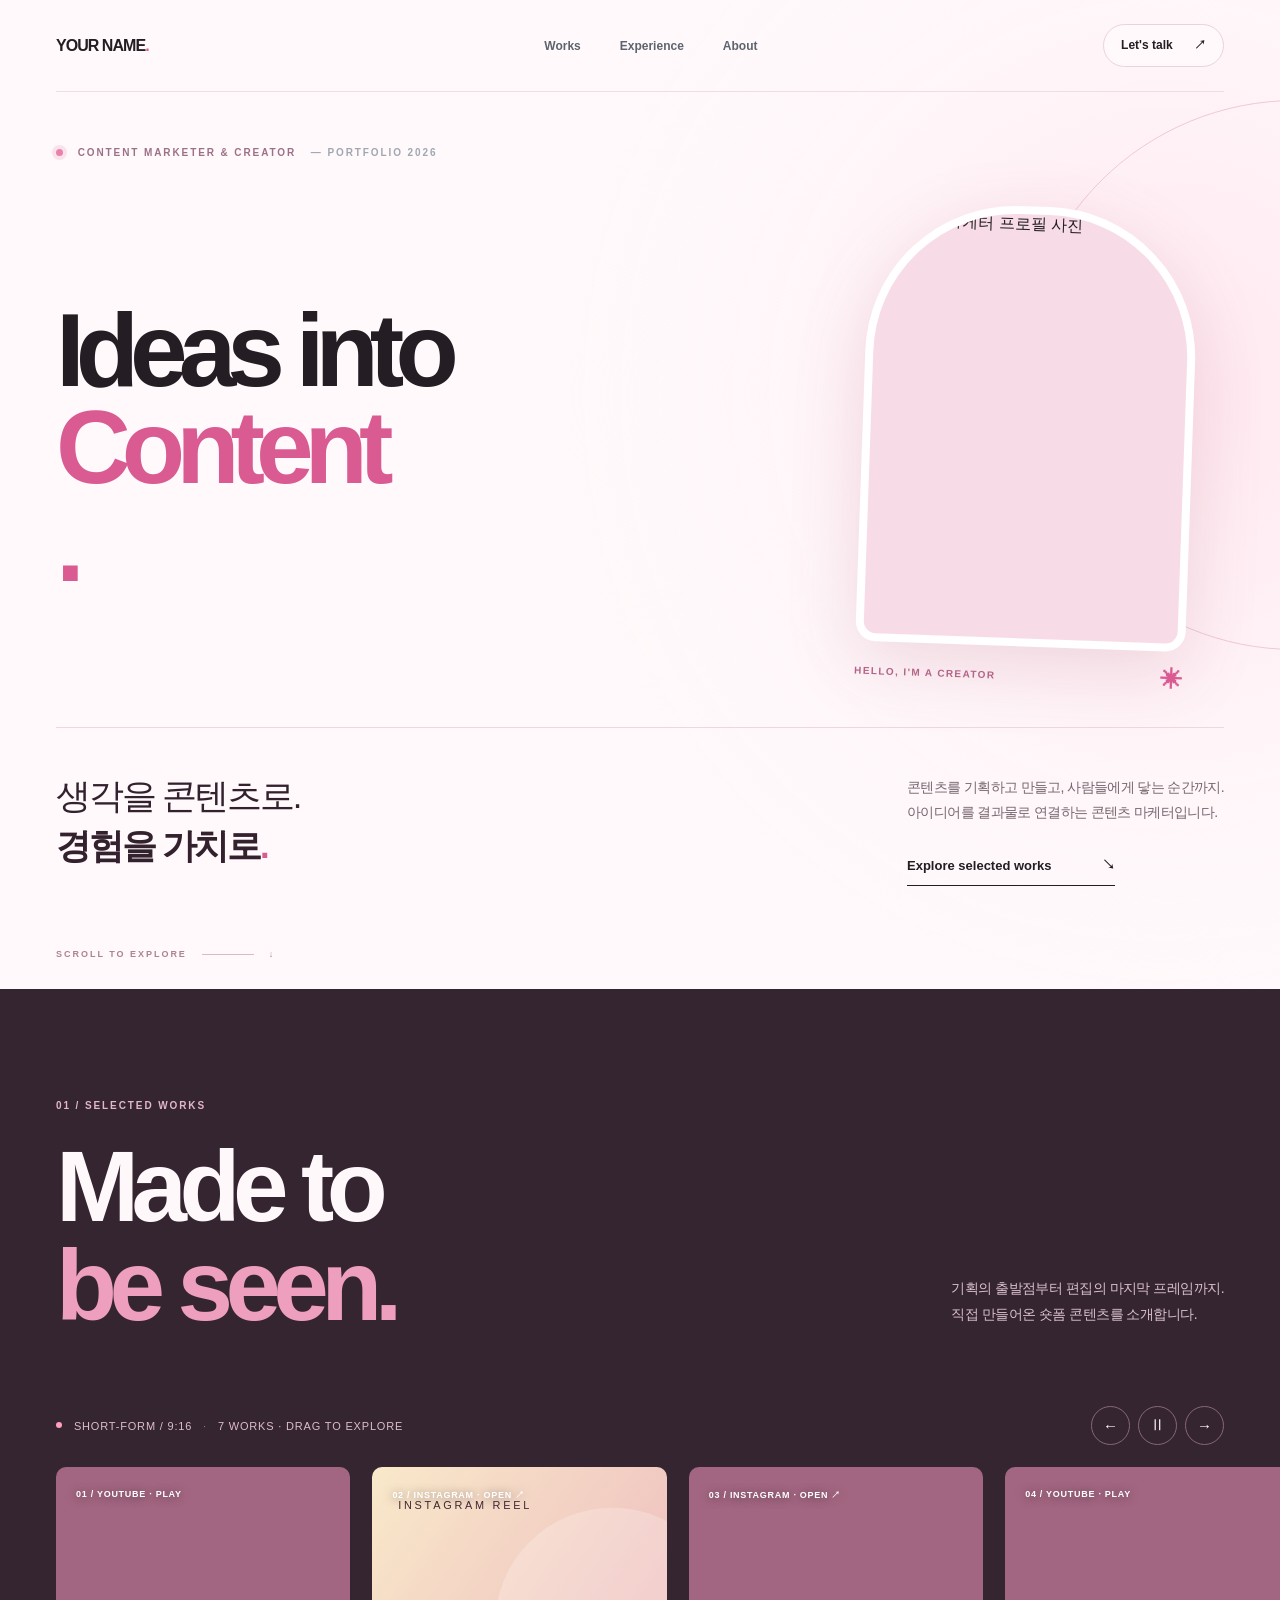
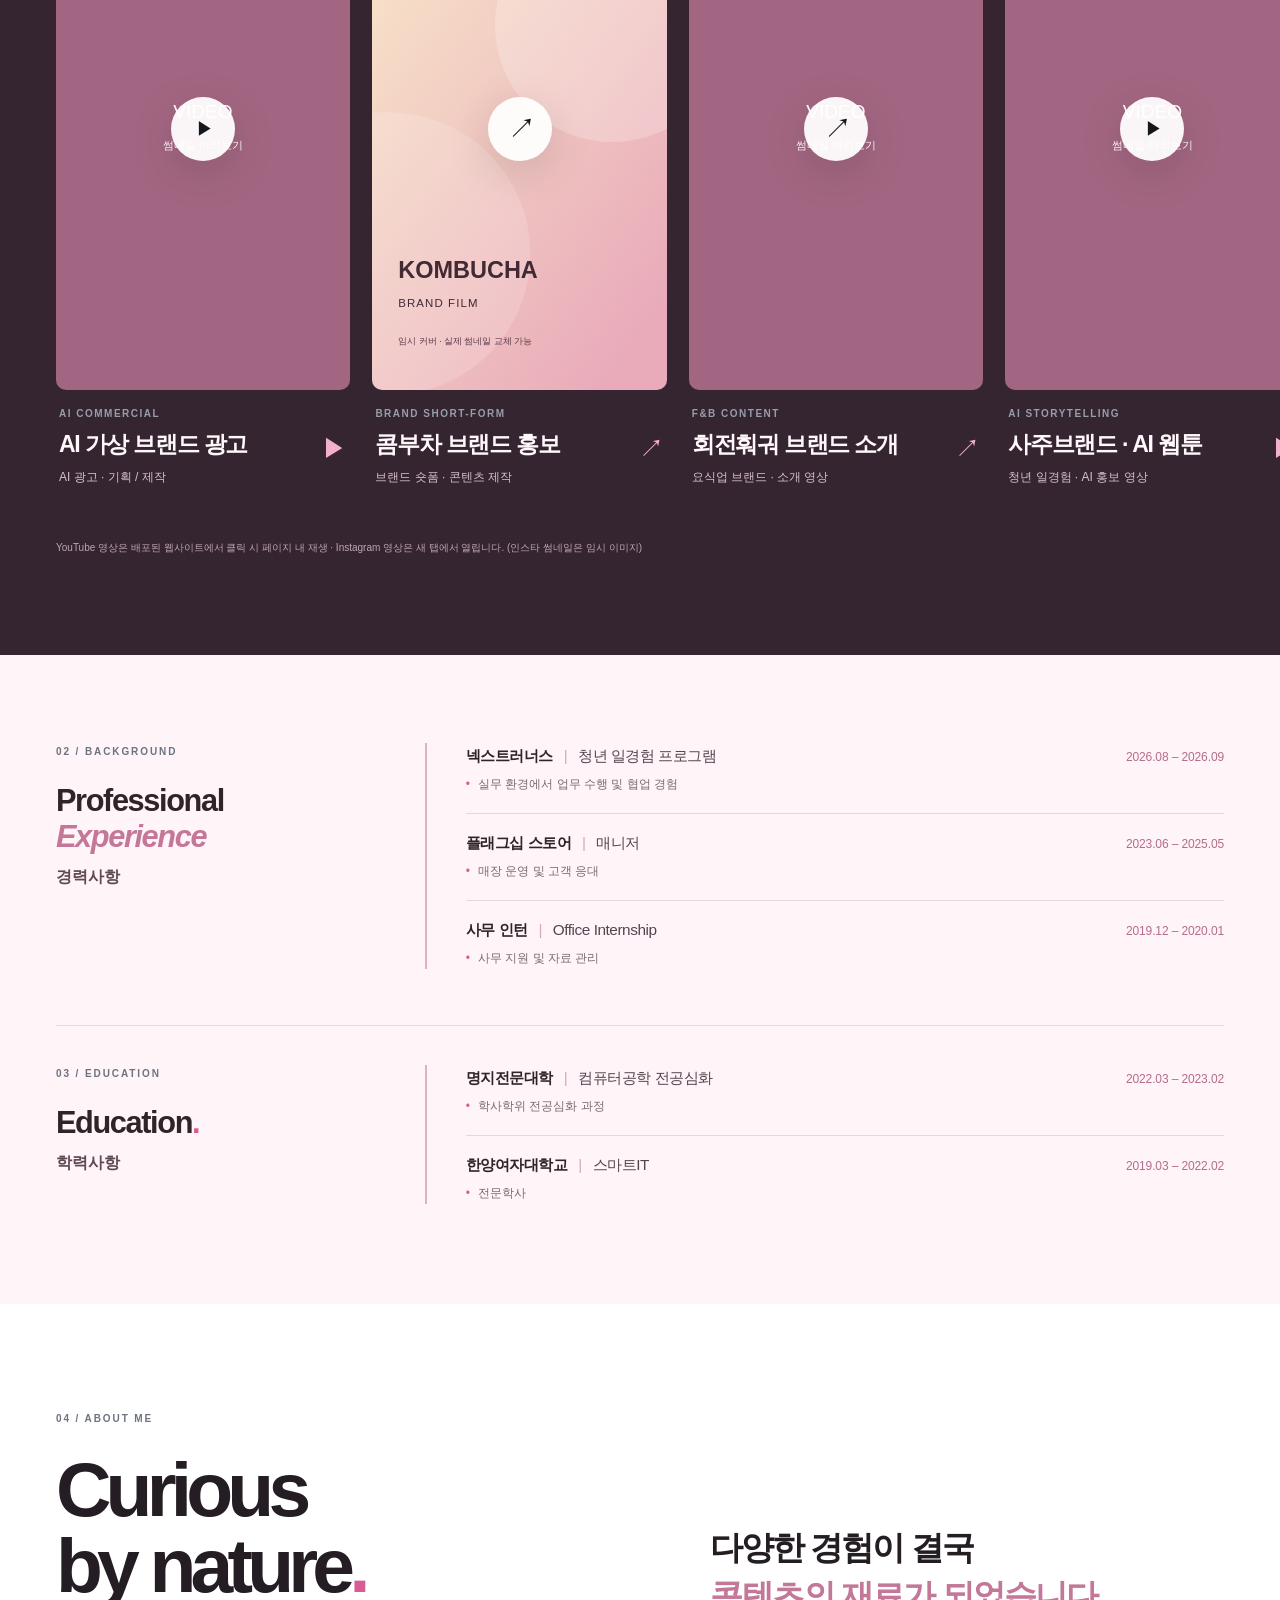
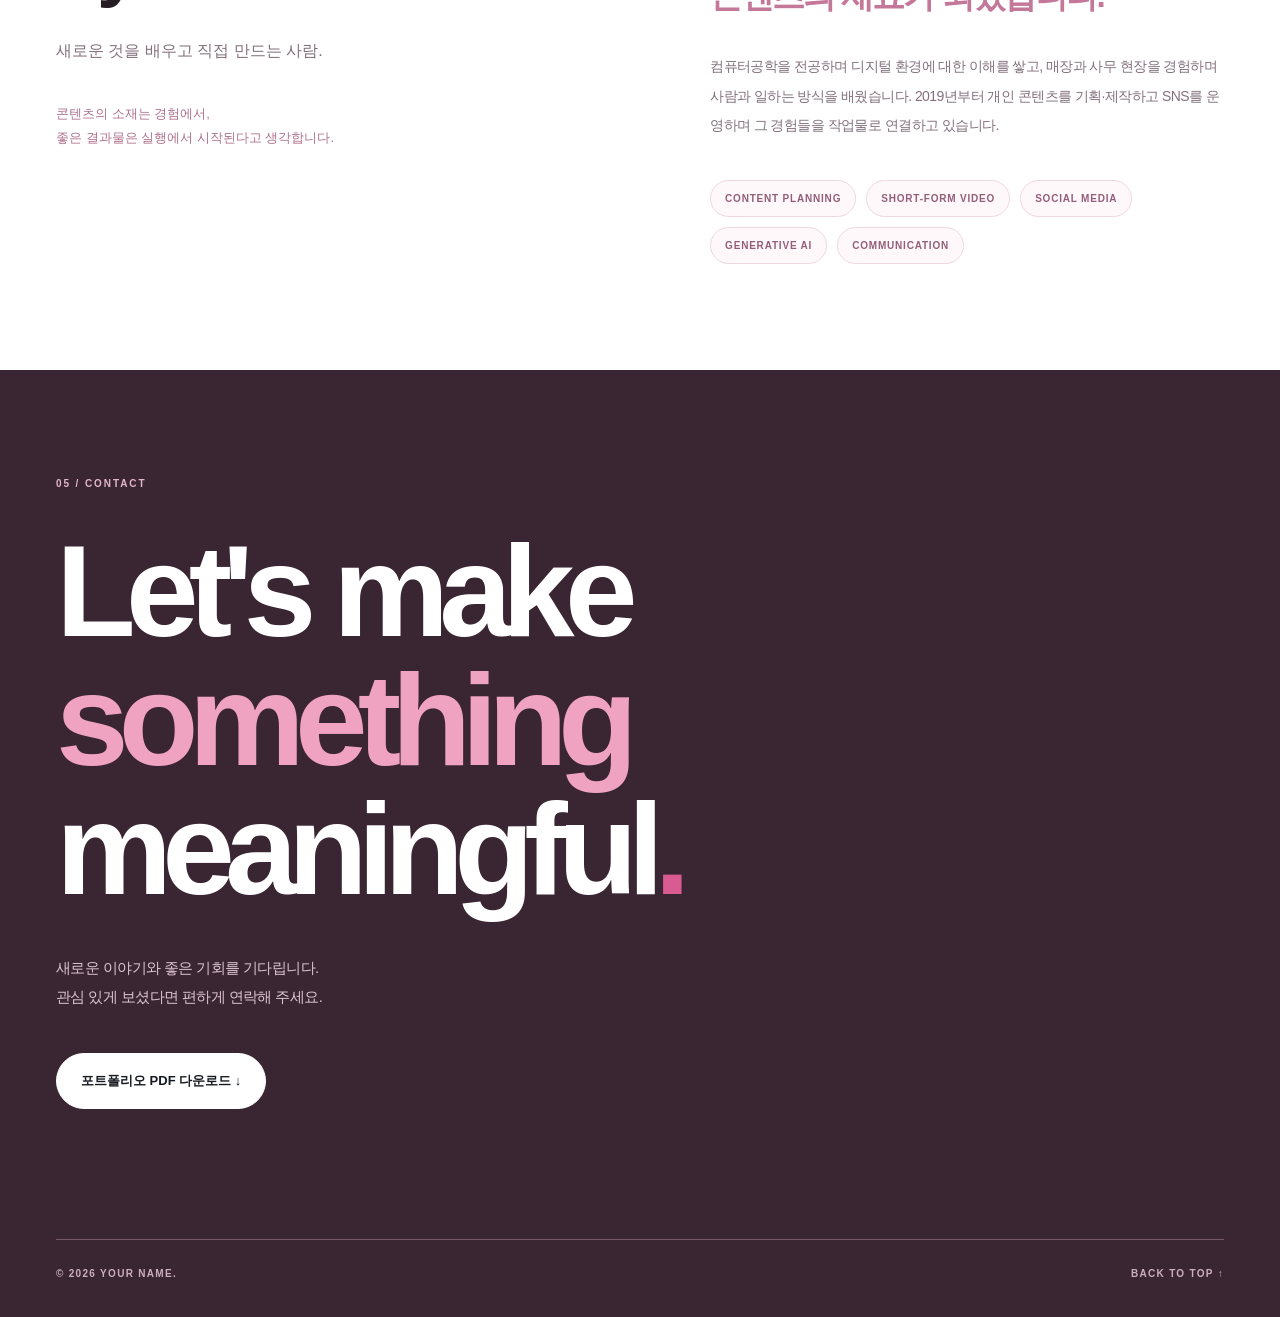
==== index.html @ caaa18c2 "Add portfolio landing page" ====
<!doctype html>
<html lang="ko">
<head>
  <meta charset="UTF-8" />
  <meta name="viewport" content="width=device-width, initial-scale=1" />
  <meta name="theme-color" content="#fff7fa" />
  <meta name="referrer" content="strict-origin-when-cross-origin" />
  <meta name="description" content="콘텐츠 마케터의 경력과 숏폼 영상 포트폴리오" />
  <title>Portfolio — Content Marketer & Creator</title>
  <link rel="stylesheet" href="styles.css" />
  <script defer src="script.js"></script>
</head>
<body>
  <a class="skip-link" href="#main">본문 바로가기</a>
  <header class="site-header" id="top">
    <nav class="nav wrap" aria-label="주 메뉴">
      <a class="brand" href="#top">YOUR NAME<span class="brand-dot">.</span></a>
      <div class="nav-links">
        <a href="#works">Works</a>
        <a href="#experience">Experience</a>
        <a href="#about">About</a>
      </div>
      <a class="nav-contact" href="#contact">Let's talk <span aria-hidden="true">↗</span></a>
    </nav>
  </header>

  <main id="main">
    <section class="hero section" aria-labelledby="hero-title">
      <div class="wrap hero-inner">
        <p class="eyebrow"><span class="live-dot"></span> CONTENT MARKETER & CREATOR <span class="eyebrow-no">— PORTFOLIO 2026</span></p>
        <div class="hero-heading">
          <h1 id="hero-title"><span>Ideas into</span><span class="outline-word">Content<span class="period">.</span></span></h1>
          <div class="hero-portrait-block"><div class="hero-portrait"><img src="https://avatars.githubusercontent.com/u/73779801?v=4" alt="콘텐츠 마케터 프로필 사진" referrerpolicy="no-referrer" fetchpriority="high" /></div><div class="hero-portrait-label"><span>HELLO, I'M A CREATOR</span><span class="portrait-spark" aria-hidden="true">✳</span></div></div>
        </div>
        <div class="hero-bottom">
          <p class="hero-korean">생각을 콘텐츠로.<br /><strong>경험을 가치로<span class="period">.</span></strong></p>
          <div class="hero-intro"><p>콘텐츠를 기획하고 만들고, 사람들에게 닿는 순간까지.</p><p>아이디어를 결과물로 연결하는 콘텐츠 마케터입니다.</p><a class="text-link" href="#works">Explore selected works <span aria-hidden="true">↘</span></a></div>
        </div>
        <div class="hero-footnote"><span>SCROLL TO EXPLORE</span><span class="hairline"></span><span>↓</span></div>
      </div>
      <div class="hero-orbit" aria-hidden="true"></div>
    </section>

    <section class="works section" id="works" aria-labelledby="works-title">
      <div class="wrap">
        <div class="section-heading works-heading reveal"><div><p class="eyebrow eyebrow-light">01 / SELECTED WORKS</p><h2 id="works-title">Made to<br /><em>be seen.</em></h2></div><p class="heading-note">기획의 출발점부터 편집의 마지막 프레임까지.<br />직접 만들어온 숏폼 콘텐츠를 소개합니다.</p></div>
        <div class="gallery-toolbar reveal">
          <p class="gallery-kicker"><span class="moving-dot"></span> SHORT-FORM / 9:16 <span class="gallery-separator">·</span> 7 WORKS · DRAG TO EXPLORE</p>
          <div class="gallery-controls" aria-label="영상 갤러리 제어">
            <button type="button" class="gallery-control" id="gallery-prev" aria-label="이전 영상">←</button>
            <button type="button" class="gallery-control" id="gallery-toggle" aria-label="영상 갤러리 자동 이동 일시정지" aria-pressed="false">Ⅱ</button>
            <button type="button" class="gallery-control" id="gallery-next" aria-label="다음 영상">→</button>
          </div>
        </div>
        <div class="gallery-viewport reveal" id="gallery-viewport" aria-label="숏폼 영상 슬라이딩 갤러리" tabindex="0">
          <div class="gallery-track" id="gallery-track">
            <article class="gallery-item" data-project="ai-ad">
              <button class="video-trigger" type="button" aria-label="AI 가상 브랜드 광고 랜딩페이지에서 재생" data-video="ai-ad"><img src="https://i.ytimg.com/vi/kRm6HHq3u9g/hqdefault.jpg" alt="AI 가상 브랜드 광고 영상 썸네일" loading="lazy" referrerpolicy="no-referrer" onerror="this.src='assets/video-fallback.svg'" /><span class="play-button" aria-hidden="true">▶</span><span class="frame-counter">01 / YOUTUBE · PLAY</span></button>
              <div class="work-info"><div><p class="micro">AI COMMERCIAL</p><h3>AI 가상 브랜드 광고</h3><p class="work-description">AI 광고 · 기획 / 제작</p></div><span class="work-arrow" aria-hidden="true">▶</span></div>
            </article>
            <article class="gallery-item" data-project="kombucha">
              <a class="video-trigger video-external" aria-label="콤부차 브랜드 홍보 인스타그램에서 보기 (새 탭)" href="https://www.instagram.com/reel/DHLU-K0y3GY/" target="_blank" rel="noopener noreferrer"><img src="assets/kombucha-cover.svg" alt="콤부차 브랜드 홍보 영상 썸네일" loading="lazy" referrerpolicy="no-referrer" onerror="this.src='assets/video-fallback.svg'" /><span class="play-button external-play" aria-hidden="true">↗</span><span class="frame-counter">02 / INSTAGRAM · OPEN ↗</span></a>
              <div class="work-info"><div><p class="micro">BRAND SHORT-FORM</p><h3>콤부차 브랜드 홍보</h3><p class="work-description">브랜드 숏폼 · 콘텐츠 제작</p></div><span class="work-arrow" aria-hidden="true">↗</span></div>
            </article>
            <article class="gallery-item" data-project="hotpot">
              <a class="video-trigger video-external" aria-label="회전훠궈 브랜드 소개 인스타그램에서 보기 (새 탭)" href="https://www.instagram.com/reel/DPvebiUD1St/" target="_blank" rel="noopener noreferrer"><img src="assets/hotpot-cover.svg" alt="회전훠궈 브랜드 소개 영상 썸네일" loading="lazy" referrerpolicy="no-referrer" onerror="this.src='assets/video-fallback.svg'" /><span class="play-button external-play" aria-hidden="true">↗</span><span class="frame-counter">03 / INSTAGRAM · OPEN ↗</span></a>
              <div class="work-info"><div><p class="micro">F&B CONTENT</p><h3>회전훠궈 브랜드 소개</h3><p class="work-description">요식업 브랜드 · 소개 영상</p></div><span class="work-arrow" aria-hidden="true">↗</span></div>
            </article>
            <article class="gallery-item" data-project="webtoon">
              <button class="video-trigger" type="button" aria-label="사주브랜드 · AI 웹툰 랜딩페이지에서 재생" data-video="webtoon"><img src="https://i.ytimg.com/vi/VNQrutF2Oa8/hqdefault.jpg" alt="사주브랜드 · AI 웹툰 영상 썸네일" loading="lazy" referrerpolicy="no-referrer" onerror="this.src='assets/video-fallback.svg'" /><span class="play-button" aria-hidden="true">▶</span><span class="frame-counter">04 / YOUTUBE · PLAY</span></button>
              <div class="work-info"><div><p class="micro">AI STORYTELLING</p><h3>사주브랜드 · AI 웹툰</h3><p class="work-description">청년 일경험 · AI 홍보 영상</p></div><span class="work-arrow" aria-hidden="true">▶</span></div>
            </article>
            <article class="gallery-item" data-project="lens">
              <button class="video-trigger" type="button" aria-label="렌즈 브랜드 홍보 랜딩페이지에서 재생" data-video="lens"><img src="https://i.ytimg.com/vi/xtz5k6fFPQ8/hqdefault.jpg" alt="렌즈 브랜드 홍보 영상 썸네일" loading="lazy" referrerpolicy="no-referrer" onerror="this.src='assets/video-fallback.svg'" /><span class="play-button" aria-hidden="true">▶</span><span class="frame-counter">05 / YOUTUBE · PLAY</span></button>
              <div class="work-info"><div><p class="micro">BEAUTY SHORT-FORM</p><h3>렌즈 브랜드 홍보</h3><p class="work-description">뷰티 브랜드 · 영상 제작</p></div><span class="work-arrow" aria-hidden="true">▶</span></div>
            </article>
            <article class="gallery-item" data-project="meme">
              <button class="video-trigger" type="button" aria-label="사주브랜드 · AI 짤 랜딩페이지에서 재생" data-video="meme"><img src="https://i.ytimg.com/vi/YuoN8wMBSOw/hqdefault.jpg" alt="사주브랜드 · AI 짤 영상 썸네일" loading="lazy" referrerpolicy="no-referrer" onerror="this.src='assets/video-fallback.svg'" /><span class="play-button" aria-hidden="true">▶</span><span class="frame-counter">06 / YOUTUBE · PLAY</span></button>
              <div class="work-info"><div><p class="micro">AI MEME CONTENT</p><h3>사주브랜드 · AI 짤</h3><p class="work-description">청년 일경험 · AI 홍보 영상</p></div><span class="work-arrow" aria-hidden="true">▶</span></div>
            </article>
            <article class="gallery-item" data-project="selfcam">
              <button class="video-trigger" type="button" aria-label="사주브랜드 · AI 셀프캠 랜딩페이지에서 재생" data-video="selfcam"><img src="https://i.ytimg.com/vi/PE02DASq4bM/hqdefault.jpg" alt="사주브랜드 · AI 셀프캠 영상 썸네일" loading="lazy" referrerpolicy="no-referrer" onerror="this.src='assets/video-fallback.svg'" /><span class="play-button" aria-hidden="true">▶</span><span class="frame-counter">07 / YOUTUBE · PLAY</span></button>
              <div class="work-info"><div><p class="micro">AI UGC CONTENT</p><h3>사주브랜드 · AI 셀프캠</h3><p class="work-description">청년 일경험 · AI 홍보 영상</p></div><span class="work-arrow" aria-hidden="true">▶</span></div>
            </article>
          </div>
        </div>
        <p class="gallery-note">YouTube 영상은 배포된 웹사이트에서 클릭 시 페이지 내 재생 · Instagram 영상은 새 탭에서 열립니다. (인스타 썸네일은 임시 이미지)</p>
      </div>
    </section>

    <section class="credentials section" id="experience" aria-labelledby="experience-title">
      <div class="wrap credentials-stack">
        <div class="credentials-layout">
          <div class="credentials-sidebar reveal">
            <p class="eyebrow">02 / BACKGROUND</p>
            <h2 id="experience-title">Professional<br /><em>Experience</em></h2>
            <p>경력사항</p>
          </div>
          <div class="credentials-content reveal">
            <div class="credential-row"><div class="credential-details"><h3>넥스트러너스 <span class="credential-divider">|</span> <span>청년 일경험 프로그램</span></h3><p>실무 환경에서 업무 수행 및 협업 경험</p></div><time datetime="2026-08">2026.08 – 2026.09</time></div>
            <div class="credential-row"><div class="credential-details"><h3>플래그십 스토어 <span class="credential-divider">|</span> <span>매니저</span></h3><p>매장 운영 및 고객 응대</p></div><time datetime="2023-06">2023.06 – 2025.05</time></div>
            <div class="credential-row"><div class="credential-details"><h3>사무 인턴 <span class="credential-divider">|</span> <span>Office Internship</span></h3><p>사무 지원 및 자료 관리</p></div><time datetime="2019-12">2019.12 – 2020.01</time></div>
          </div>
        </div>
        <div class="credentials-layout credentials-education" id="education" aria-labelledby="education-title">
          <div class="credentials-sidebar reveal">
            <p class="eyebrow">03 / EDUCATION</p>
            <h2 id="education-title">Education<span class="period">.</span></h2>
            <p>학력사항</p>
          </div>
          <div class="credentials-content reveal">
            <div class="credential-row"><div class="credential-details"><h3>명지전문대학 <span class="credential-divider">|</span> <span>컴퓨터공학 전공심화</span></h3><p>학사학위 전공심화 과정</p></div><time datetime="2022-03">2022.03 – 2023.02</time></div>
            <div class="credential-row"><div class="credential-details"><h3>한양여자대학교 <span class="credential-divider">|</span> <span>스마트IT</span></h3><p>전문학사</p></div><time datetime="2019-03">2019.03 – 2022.02</time></div>
          </div>
        </div>
      </div>
    </section>

    <section class="about section" id="about" aria-labelledby="about-title"><div class="wrap about-layout">
      <div class="about-identity reveal"><p class="eyebrow">04 / ABOUT ME</p><h2 id="about-title">Curious<br />by nature<span class="period">.</span></h2><p class="about-subtitle">새로운 것을 배우고 직접 만드는 사람.</p><p class="about-mini">콘텐츠의 소재는 경험에서,<br />좋은 결과물은 실행에서 시작된다고 생각합니다.</p></div>
      <div class="about-right reveal"><p class="about-lead">다양한 경험이 결국<br /><span>콘텐츠의 재료가 되었습니다.</span></p><p class="about-text">컴퓨터공학을 전공하며 디지털 환경에 대한 이해를 쌓고, 매장과 사무 현장을 경험하며 사람과 일하는 방식을 배웠습니다. 2019년부터 개인 콘텐츠를 기획·제작하고 SNS를 운영하며 그 경험들을 작업물로 연결하고 있습니다.</p><div class="skills"><span>CONTENT PLANNING</span><span>SHORT-FORM VIDEO</span><span>SOCIAL MEDIA</span><span>GENERATIVE AI</span><span>COMMUNICATION</span></div></div>
    </div></section>

    <section class="contact section" id="contact" aria-labelledby="contact-title"><div class="wrap contact-inner reveal"><p class="eyebrow eyebrow-light">05 / CONTACT</p><h2 id="contact-title">Let's make<br /><em>something</em><br />meaningful<span class="period">.</span></h2><p class="contact-sub">새로운 이야기와 좋은 기회를 기다립니다.<br />관심 있게 보셨다면 편하게 연락해 주세요.</p><div class="contact-actions"><a class="cta-link" id="portfolio-download" href="https://raw.githubusercontent.com/minju-kim-1901717/portfolio/main/Kim%20Minju.pdf" download="Kim Minju Portfolio.pdf">포트폴리오 PDF 다운로드 ↓</a><span class="download-status" id="download-status" role="status" aria-live="polite"></span></div><div class="footer-line"><span>© 2026 YOUR NAME.</span><a href="#top">BACK TO TOP ↑</a></div></div></section>
  </main>

  <dialog class="video-dialog" id="video-dialog" aria-labelledby="dialog-title"><div class="dialog-top"><div><p class="micro">SELECTED WORK</p><h2 id="dialog-title">Video</h2></div><button type="button" class="dialog-close" aria-label="영상 닫기">✕</button></div><div class="video-stage" id="video-stage"></div><p class="dialog-caption" id="dialog-caption"></p><a class="dialog-external" id="dialog-external" href="#" target="_blank" rel="noopener noreferrer" hidden>YouTube에서 열기 ↗</a></dialog>
</body>
</html>
---- styles.css ----
:root{--ink:#171a20;--muted:#777d87;--cloud:#f7f8fa;--line:#dde0e4;--night:#13161c;--ice:#e8eff8;--blue:#4e83df;--white:#fff}*{box-sizing:border-box}html{scroll-behavior:smooth}body{margin:0;background:var(--cloud);color:var(--ink);font-family:-apple-system,BlinkMacSystemFont,"Pretendard","Noto Sans KR","Apple SD Gothic Neo","Segoe UI",sans-serif;-webkit-font-smoothing:antialiased}button,a{ -webkit-tap-highlight-color:transparent}a{color:inherit;text-decoration:none}button{font:inherit}button:focus-visible,a:focus-visible{outline:3px solid var(--blue);outline-offset:4px}img{display:block;max-width:100%}.wrap{width:min(1320px,calc(100% - 112px));margin-inline:auto}.section{scroll-margin-top:75px}.site-header{position:absolute;z-index:4;width:100%;top:0;left:0}.nav{height:92px;display:flex;align-items:center;justify-content:space-between;border-bottom:1px solid rgba(23,26,32,.12)}.brand{font-size:16px;font-weight:790;letter-spacing:-.06em}.brand-dot,.period{color:var(--blue)}.nav-links{display:flex;gap:39px;margin-left:50px}.nav-links a{font-size:12px;font-weight:650;color:#5d646e}.nav-links a:hover,.nav-contact:hover{color:var(--blue)}.nav-contact{font-size:12px;font-weight:760;border:1px solid #cdd2db;border-radius:80px;padding:12px 17px}.nav-contact span{padding-left:18px}.skip-link{position:absolute;z-index:99;transform:translateY(-150%);background:#fff;padding:12px}.skip-link:focus{transform:none}.hero{position:relative;overflow:hidden;min-height:800px;min-height:100svh;background:radial-gradient(ellipse 55% 42% at 96% 65%,#eaf0fa 0%,transparent 100%),#f7f8fa}.hero-inner{position:relative;z-index:1;padding-top:clamp(165px,19vh,215px)}.eyebrow{font-size:10px;letter-spacing:.19em;font-weight:800;line-height:1.7;margin:0;color:#6b7480}.live-dot{display:inline-block;width:7px;height:7px;background:#638ce2;border-radius:50%;margin-right:10px;box-shadow:0 0 0 4px #e1eafd}.eyebrow-no{color:#a1a7b0;margin-left:10px}.hero-heading{display:flex;align-items:flex-end;justify-content:space-between;margin:45px 0 43px}.hero h1{font-size:clamp(72px,10.8vw,164px);line-height:.9;letter-spacing:-.09em;margin:0;font-weight:770}.hero h1 span{display:block;white-space:nowrap}.outline-word{color:transparent;-webkit-text-stroke:2px #171a20;paint-order:stroke fill}.outline-word .period{color:var(--blue);-webkit-text-stroke:0}.hero-side-mark{display:flex;flex-direction:column;align-items:center;gap:30px;padding:0 10px 8px;color:#a7b2c4;font-size:11px;letter-spacing:.2em}.hero-side-mark span:first-child{font-size:48px;line-height:1}.hero-bottom{display:flex;justify-content:space-between;gap:55px;max-width:990px;padding-top:43px;border-top:1px solid #d8dde4}.hero-korean{font-size:clamp(24px,2.7vw,37px);font-weight:470;line-height:1.45;letter-spacing:-.065em;margin:0}.hero-korean strong{font-weight:730}.hero-intro{padding-top:4px}.hero-intro p{font-size:14px;letter-spacing:-.045em;line-height:1.8;color:#616975;margin:0}.text-link{display:inline-flex;justify-content:space-between;align-items:center;gap:50px;margin-top:31px;font-size:13px;font-weight:760;border-bottom:1px solid currentColor;padding:0 0 11px;cursor:pointer;background:none;color:var(--ink);border-top:0;border-left:0;border-right:0}.text-link:hover{color:var(--blue)}.hero-footnote{display:flex;align-items:center;gap:15px;margin-top:clamp(80px,14vh,148px);padding-bottom:30px;font-size:9px;font-weight:750;letter-spacing:.22em;color:#929ba8}.hairline{width:52px;height:1px;background:#bfc7d1}.hero-orbit{position:absolute;border:1px solid rgba(123,150,194,.2);width:700px;height:700px;right:-350px;top:120px;border-radius:50%;pointer-events:none}.works{background:var(--night);color:#f8f9fa;padding:135px 0 115px}.section-heading{display:flex;justify-content:space-between;align-items:end;gap:30px;margin-bottom:70px}.eyebrow-light{color:#939ba9}.section-heading h2,.about h2{font-size:clamp(60px,7.8vw,115px);line-height:.99;letter-spacing:-.076em;font-weight:760;margin:24px 0 0}.section-heading h2 em,.contact h2 em,.feature-copy h3 em{font-style:normal;color:#909cab}.heading-note{color:#aab2bd;font-size:14px;line-height:1.85;letter-spacing:-.038em;margin:0 0 8px}.work-grid{display:grid;grid-template-columns:repeat(3,minmax(0,1fr));gap:24px}.video-trigger{position:relative;display:block;overflow:hidden;width:100%;padding:0;border:0;background:#272c35;cursor:pointer;text-align:left;border-radius:10px}.video-trigger img{width:100%;aspect-ratio:9/16;object-fit:cover;transition:transform .55s cubic-bezier(.2,.7,.2,1),filter .4s}.video-trigger:hover img{transform:scale(1.04);filter:brightness(.84)}.play-button{position:absolute;left:50%;top:50%;transform:translate(-50%,-50%);display:grid;place-items:center;width:64px;height:64px;background:rgba(255,255,255,.94);border-radius:50%;color:#14171b;font-size:18px;padding-left:4px;box-shadow:0 12px 45px #0002;transition:scale .2s}.video-trigger:hover .play-button{scale:1.12}.frame-counter{position:absolute;left:20px;top:22px;color:white;font-size:10px;letter-spacing:.13em;font-weight:750;text-shadow:0 1px 10px #0008}.cover-label{position:absolute;left:17px;bottom:16px;color:#fff;background:#13161c9c;padding:7px 9px;border-radius:2px;letter-spacing:.13em;font-size:8px;font-weight:750}.work-info{display:flex;justify-content:space-between;gap:10px;align-items:center;padding:24px 3px 5px}.micro{font-size:10px;font-weight:760;letter-spacing:.15em;color:#969eac;margin:0 0 10px}.work-info h3{font-size:25px;letter-spacing:-.055em;margin:0 0 8px}.work-description{font-size:12px;color:#a9b0ba;line-height:1.6;margin:0}.work-arrow{font-size:25px;color:#959eaa}.feature-work{margin-top:88px;border-top:1px solid #424750;padding:70px 0 0;display:grid;grid-template-columns:1fr 44%;gap:70px;align-items:center}.feature-copy h3{font-size:clamp(48px,5.5vw,79px);line-height:1.04;letter-spacing:-.065em;margin:32px 0 23px}.feature-copy>p:not(.eyebrow){max-width:390px;line-height:1.95;color:#aeb5bf;font-size:14px}.feature-tags{display:flex;flex-wrap:wrap;gap:9px;margin-top:34px}.feature-tags span{font-size:9px;letter-spacing:.09em;color:#c9cdd4;padding:11px 13px;border:1px solid #434b57;border-radius:100px}.text-link-light{color:#f8f9fa;margin-top:50px}.feature-visual{width:min(320px,85%);justify-self:center}.gallery-note{font-size:10px;color:#8a94a3;margin:28px 0 0}.experience{background:#eaf0f8;padding:130px 0 145px}.experience .heading-note{color:#667283}.experience .section-heading{margin-bottom:85px}.experience .section-heading h2 em{color:#8ba0bc}.timeline{border-top:1px solid #aebac8}.timeline-item{display:grid;grid-template-columns:72px minmax(0,1.15fr) minmax(0,.9fr) 20px;gap:20px;align-items:start;padding:38px 0 40px;border-bottom:1px solid #b5c0ce}.timeline-index{font-size:13px;color:#8796a9;font-weight:770}.timeline-main h3{font-size:clamp(22px,2.25vw,33px);letter-spacing:-.055em;margin:0 0 12px}.timeline-main>p:last-child{font-size:13px;color:#6a7584;margin:0}.timeline-detail{color:#667282;font-size:13px;line-height:1.85;max-width:300px;margin:21px 0 0}.timeline-arrow{font-size:20px;color:#71829a}.about{background:#fff;padding:150px 0 165px}.about-layout{display:grid;grid-template-columns:1fr 1fr;gap:12%}.about h2{font-size:clamp(63px,7vw,106px)}.about-subtitle{margin-top:38px;font-size:16px;color:#6b7582}.about-right{padding-top:81px}.about-lead{font-size:clamp(24px,2.6vw,36px);line-height:1.43;font-weight:700;letter-spacing:-.06em}.about-lead span{color:#9ca4b0}.about-text{font-size:14px;line-height:2.1;color:#6d7682;max-width:510px;letter-spacing:-.04em}.skills{display:flex;flex-wrap:wrap;gap:10px;margin-top:39px}.skills span{font-size:10px;font-weight:760;letter-spacing:.08em;border:1px solid #d4d9e0;border-radius:100px;padding:12px 14px;color:#5c6877}.contact{background:#14171e;color:white;padding:128px 0 38px}.contact h2{font-size:clamp(67px,10.2vw,150px);font-weight:740;line-height:.99;letter-spacing:-.075em;margin:35px 0 40px}.contact h2 em{color:#97a4b8}.contact-sub{font-size:15px;line-height:1.9;color:#b4bbc5;letter-spacing:-.04em}.contact-actions{display:flex;align-items:center;flex-wrap:wrap;gap:25px;margin-top:42px}.cta-disabled{font-size:13px;font-weight:700;border:1px solid #606a79;border-radius:100px;padding:18px 24px;color:#c1c8d2}.contact-hint{font-size:11px;color:#939daa}.footer-line{margin-top:130px;border-top:1px solid #444c58;padding-top:28px;display:flex;justify-content:space-between;font-size:10px;letter-spacing:.13em;font-weight:700;color:#939daa}.footer-line a:hover{color:white}.video-dialog{width:min(520px,calc(100% - 30px));max-height:95dvh;overflow:auto;padding:22px;background:#171a20;color:white;border:1px solid #4d5663;border-radius:18px;box-shadow:0 20px 90px #0009}.video-dialog::backdrop{background:#03070bc9;backdrop-filter:blur(10px)}.dialog-top{display:flex;justify-content:space-between;align-items:start;gap:20px;margin-bottom:15px}.dialog-top h2{font-size:25px;margin:0;letter-spacing:-.04em}.dialog-close{width:37px;height:37px;border:1px solid #565e6b;border-radius:50%;background:none;color:white;cursor:pointer}.video-stage{aspect-ratio:9/16;width:min(100%,330px);background:#242a34;border-radius:9px;overflow:hidden;margin:auto;display:grid;place-items:center}.video-stage iframe{width:100%;height:100%;border:0}.empty-video{padding:25px;text-align:center;line-height:1.9;color:#cad1da;font-size:14px}.empty-video span{display:block;color:#96a2b4;font-size:12px}.dialog-caption{color:#a9b2bf;font-size:12px;line-height:1.7}.dialog-external{display:inline-block;color:#b8d1ff;font-size:12px;border-bottom:1px solid currentColor;padding-bottom:5px}.reveal{opacity:0;transform:translateY(24px);transition:opacity .7s ease,transform .7s ease}.reveal.visible{opacity:1;transform:none}@media(max-width:950px){.wrap{width:min(100% - 56px,1320px)}.hero{min-height:770px}.hero h1{font-size:clamp(66px,11vw,118px)}.hero-side-mark{display:none}.work-grid{gap:15px}.work-info h3{font-size:20px}.feature-work{gap:24px}.experience .section-heading{align-items:start}.timeline-item{grid-template-columns:50px 1fr 1fr 15px;gap:15px}.about-layout{gap:6%}}@media(max-width:650px){.wrap{width:calc(100% - 38px)}.nav{height:70px}.nav-links{display:none}.brand{font-size:15px}.nav-contact{font-size:11px;padding:10px 12px}.hero{min-height:750px;min-height:100svh}.hero-inner{padding-top:clamp(170px,24vh,220px)}.eyebrow{font-size:9px;letter-spacing:.12em}.eyebrow-no{display:none}.hero-heading{margin:42px 0 50px}.hero h1{font-size:clamp(54px,13.3vw,90px);letter-spacing:-.083em}.outline-word{-webkit-text-stroke:1.4px #171a20}.hero-bottom{display:block;padding-top:26px}.hero-korean{font-size:28px}.hero-intro{margin-top:20px}.hero-intro p{font-size:12px}.hero-footnote{margin-top:75px}.section-heading{display:block;margin-bottom:39px}.section-heading h2{font-size:clamp(60px,14vw,83px)}.heading-note{margin-top:21px;font-size:12px}.works{padding:95px 0}.work-grid{grid-template-columns:repeat(2,minmax(0,1fr));gap:28px 13px}.work-grid .work-card:nth-child(3){grid-column:span 2;width:min(70%,300px);margin-inline:auto}.play-button{width:46px;height:46px;font-size:14px}.cover-label{font-size:6px;bottom:11px;left:9px}.frame-counter{top:12px;left:12px;font-size:8px}.work-info{padding:14px 0 0}.work-info h3{font-size:17px}.micro{font-size:8px}.work-description{font-size:10px}.work-arrow{font-size:18px}.feature-work{margin-top:65px;grid-template-columns:1fr;gap:32px;padding-top:45px}.feature-copy h3{font-size:65px;margin-top:20px}.feature-copy>p:not(.eyebrow){font-size:12px}.text-link-light{margin-top:28px}.feature-visual{width:min(65%,240px);justify-self:center}.experience{padding:94px 0}.experience .section-heading{margin-bottom:50px}.timeline-item{grid-template-columns:31px 1fr 14px;gap:9px;padding:26px 0}.timeline-main h3{font-size:23px}.timeline-main>p:last-child{font-size:11px}.timeline-detail{grid-column:2;grid-row:2;margin:0;font-size:12px}.timeline-arrow{grid-column:3;grid-row:1}.about{padding:100px 0}.about-layout{display:block}.about h2{font-size:clamp(64px,14vw,90px)}.about-right{padding-top:40px}.about-lead{font-size:28px}.about-text{font-size:13px}.skills span{font-size:9px;padding:11px}.contact{padding:92px 0 28px}.contact h2{font-size:clamp(58px,13vw,87px)}.contact-sub{font-size:13px}.footer-line{margin-top:110px}.contact-hint{max-width:200px;line-height:1.5}}@media(prefers-reduced-motion:reduce){html{scroll-behavior:auto}.reveal{opacity:1;transform:none;transition:none}.video-trigger img{transition:none}}

/* v2: flowing short-form gallery */
.gallery-toolbar{display:flex;justify-content:space-between;align-items:center;gap:18px;margin-bottom:22px}
.gallery-kicker{margin:0;font-size:11px;color:#b7c0cd;letter-spacing:.075em}
.gallery-separator{padding-inline:7px;color:#707b8b}.moving-dot{display:inline-block;width:6px;height:6px;background:#a9c5ff;border-radius:50%;margin-right:8px;vertical-align:2px}
.gallery-controls{display:flex;gap:8px;flex-shrink:0}.gallery-control{width:39px;height:39px;display:grid;place-items:center;background:transparent;color:#f3f6fb;border:1px solid #626b78;border-radius:100px;cursor:pointer;font-size:15px}.gallery-control:hover{background:#fff;color:#15181f}.gallery-control:focus-visible{outline:2px solid #a9c5ff}
.gallery-viewport{overflow-x:auto;overflow-y:hidden;scrollbar-width:none;overscroll-behavior-x:contain;cursor:grab;margin-inline:calc((min(1320px,100vw - 112px) - 100vw)/2);padding-inline:max(56px,calc((100vw - 1320px)/2));-webkit-overflow-scrolling:touch}
.gallery-viewport::-webkit-scrollbar{display:none}.gallery-viewport:active{cursor:grabbing}
.gallery-track{display:flex;gap:22px;width:max-content;padding-bottom:20px}.gallery-item{width:clamp(205px,23vw,320px);flex-shrink:0}.gallery-item .video-trigger img{aspect-ratio:9/16}.gallery-item .work-info{padding-top:18px}.gallery-item .work-info h3{font-size:23px}.gallery-item .frame-counter{font-size:9px}
.timeline-main .timeline-date{display:inline-block;margin:0 0 13px;color:#526985;background:#dce6f3;border:1px solid #b4c5d8;padding:7px 11px;border-radius:5px;font-size:11px;font-weight:700;letter-spacing:.04em}.timeline-main .timeline-date[data-date-placeholder="true"]{border-style:dashed}
.about-identity{min-width:0}.portrait-frame{position:relative;width:min(310px,100%);aspect-ratio:3/4;margin-top:48px;background:#f3f5f8;border:1px solid #e0e4ea;overflow:hidden;border-radius:9px}.portrait-frame img{width:100%;height:100%;object-fit:cover;object-position:center top}.portrait-caption{position:absolute;bottom:0;left:0;right:0;padding:12px 14px;background:#111720db;color:#fff;font-size:10px;letter-spacing:.06em}
@media(max-width:950px){.gallery-viewport{margin-inline:-28px;padding-inline:28px}.gallery-item{width:clamp(200px,36vw,290px)}}
@media(max-width:650px){.gallery-toolbar{align-items:flex-start}.gallery-kicker{line-height:1.8;max-width:210px}.gallery-viewport{margin-inline:-19px;padding-inline:19px}.gallery-track{gap:13px}.gallery-item{width:min(67vw,260px)}.gallery-item .work-info h3{font-size:18px}.gallery-control{width:34px;height:34px}.portrait-frame{width:min(260px,75%);margin-top:32px}}
@media(prefers-reduced-motion:reduce){.gallery-viewport{scroll-behavior:auto}}


/* v5 · airy rose editorial palette, portrait hero, compact experience */
:root{--ink:#241d23;--muted:#82757d;--cloud:#fff9fb;--line:#efdee5;--night:#3a2532;--ice:#fff0f5;--blue:#d95b92;--white:#fff}
body{background:#fff9fb;color:var(--ink)}
.brand-dot,.period{color:#d95b92}
.nav{border-bottom-color:#efdce5}
.nav-contact{border-color:#ead3de;background:#fff9fb}
.nav-contact:hover{background:#fae4ed}
.nav-links a:hover{color:#c94d85}
.hero{background:radial-gradient(ellipse 60% 78% at 91% 40%,#ffe7ef 0%,#fff6f9 49%,transparent 78%),#fff9fb;min-height:760px;min-height:100svh}
.hero-inner{padding-top:clamp(135px,16vh,185px)}
.hero .eyebrow{color:#9c7186}.live-dot{background:#e982ab;box-shadow:0 0 0 4px #fae2ec}
.hero-heading{display:grid;grid-template-columns:minmax(0,1fr) minmax(205px,31%);align-items:center;gap:clamp(22px,5vw,95px);margin:46px 0 38px}
.hero h1{font-size:clamp(58px,8.1vw,126px);letter-spacing:-.087em;line-height:.94}
.outline-word{color:#d95b92;-webkit-text-stroke:0}
.hero-portrait-block{align-self:stretch;display:flex;flex-direction:column;justify-content:center;transform:rotate(2deg)}
.hero-portrait{aspect-ratio:3/4;max-height:440px;max-width:330px;width:100%;overflow:hidden;border:8px solid #fff;border-radius:150px 150px 20px 20px;background:#f7dce7;box-shadow:0 20px 70px #9f46662b}
.hero-portrait img{width:100%;height:100%;object-fit:cover;object-position:top center}
.hero-portrait-label{display:flex;align-items:center;justify-content:space-between;width:min(100%,330px);margin-top:16px;font-size:10px;font-weight:800;letter-spacing:.14em;color:#b46386}
.portrait-spark{font-size:22px;color:#d95b92}
.hero-bottom{max-width:none;border-top-color:#efd6e1}.hero-korean{color:#33212e}
.hero-intro p{color:#776670}.text-link:hover{color:#c94d85}
.hero-footnote{margin-top:clamp(50px,7vh,90px);color:#ac8395}.hairline{background:#dbb8ca}
.hero-orbit{width:550px;height:550px;right:-290px;top:100px;border-color:#f0c8d7}
.works{background:#352530;color:#fff8fb;padding:108px 0 100px}
.eyebrow-light{color:#e2b7cb}.section-heading h2 em,.contact h2 em{color:#ed9fbd}
.works .heading-note,.work-description{color:#d8c0cd}.gallery-kicker{color:#dcbccd}.moving-dot{background:#ff9fbe}
.gallery-control{border-color:#866875;color:#fff5f9}.gallery-control:hover{background:#f9dbe7;color:#422a35}
.work-arrow{color:#f3afce}.gallery-note{color:#bfa5b5}
.experience{background:#fff4f7;padding:85px 0 92px}
.experience .section-heading{margin-bottom:36px;align-items:center}
.experience .section-heading h2{font-size:clamp(47px,6.2vw,86px)}
.experience .heading-note{color:#806c77}
.timeline{border-top-color:#e9d2dd}
.timeline-item{grid-template-columns:42px minmax(0,1fr) auto;gap:18px;align-items:center;padding:24px 0;border-bottom-color:#e9d2dd}
.timeline-index{color:#c1849f;font-size:11px}
.timeline-main h3{font-size:clamp(19px,2vw,26px);margin:0 0 5px;color:#30232b}
.timeline-main .timeline-role{margin:0!important;color:#8e7582;font-size:12px!important}
.timeline .timeline-date{background:transparent;border:none;border-radius:0;color:#a65c7f;padding:0;margin:0;white-space:nowrap;font-size:12px;font-weight:700;letter-spacing:.015em}
.about{padding:106px 0;background:#fff}
.about h2{font-size:clamp(56px,6vw,92px)}
.about-lead span{color:#c47899}.about-text,.about-subtitle{color:#82717c}
.about-mini{font-size:13px;line-height:1.9;color:#ae718d;margin-top:40px}
.skills span{color:#935e79;border-color:#efd7e2;background:#fff8fa}
.contact{background:#3a2532;padding:105px 0 38px}.contact-sub{color:#dcc4d0}
.contact h2 em{color:#f0a3c1}.cta-disabled{border-color:#9e7086;color:#f5d4e1}
.footer-line{border-top-color:#765868;color:#ccafbf}
@media(max-width:950px){.hero-heading{grid-template-columns:minmax(0,1fr) minmax(175px,32%);gap:20px}.hero h1{font-size:clamp(54px,8.5vw,95px)}.hero-portrait{border-width:6px}.experience{padding:75px 0}}
@media(max-width:650px){.hero{min-height:0}.hero-inner{padding-top:130px}.hero-heading{grid-template-columns:minmax(0,1fr) minmax(115px,38%);gap:12px;margin:35px 0 25px;align-items:center}.hero h1{font-size:clamp(35px,10vw,57px);letter-spacing:-.088em}.hero-portrait{border-width:4px;border-radius:85px 85px 12px 12px;box-shadow:0 10px 30px #9f46662b}.hero-portrait-label{font-size:7px;letter-spacing:0;margin-top:9px}.portrait-spark{font-size:15px}.hero-bottom{padding-top:22px}.hero-korean{font-size:25px}.hero-intro{margin-top:15px}.hero-footnote{margin-top:48px}.experience{padding:72px 0}.experience .section-heading h2{font-size:52px}.timeline-item{grid-template-columns:27px minmax(0,1fr);gap:6px 12px;padding:21px 0}.timeline-index{grid-row:1/3;align-self:start;padding-top:5px}.timeline-main h3{font-size:18px}.timeline .timeline-date{grid-column:2;font-size:11px}.about{padding:80px 0}.about-mini{margin-top:22px}.works{padding:84px 0}}
@media(max-width:370px){.hero h1{font-size:34px}.hero-heading{grid-template-columns:minmax(0,1fr) minmax(104px,37%)}}

/* v6 · compact editorial experience + education inspired by user's reference */
.credentials{background:#fff4f7;padding:100px 0 105px}
.credentials-wrap{display:grid;grid-template-columns:minmax(175px,.32fr) minmax(0,1fr);gap:clamp(28px,5.5vw,108px);align-items:start}
.credentials-sidebar{position:relative;padding-top:3px}
.credentials-sidebar .eyebrow{margin-bottom:27px}
.credentials-sidebar h2{font-size:clamp(24px,2.4vw,36px);letter-spacing:-.045em;line-height:1.22;margin:0;color:#30242b;font-weight:750}
.credentials-sidebar h2 em{font-style:italic;color:#c57799}
.credentials-sidebar>p:last-child,.education-label>p:last-child{color:#8c7682;font-size:13px;margin-top:12px}
.credentials-content{min-width:0}
.credentials-group{border-top:1px solid #e9d5df}
.credential-row{display:flex;align-items:baseline;justify-content:space-between;gap:12px 22px;padding:21px 0;border-bottom:1px solid #e9d5df}
.credential-details{min-width:0}
.credential-details h3{font-size:clamp(14px,1.2vw,17px);font-weight:720;line-height:1.55;letter-spacing:-.03em;margin:0;color:#2e252b;overflow-wrap:break-word}
.credential-details h3 span:last-child{font-weight:450;color:#544651}
.credential-divider{color:#d5a8bd!important;font-weight:400!important;padding:0 7px}
.credential-details p{position:relative;margin:7px 0 0 0;color:#796a73;font-size:12px;line-height:1.7}
.credential-details p:before{content:'•';color:#d95b92;margin-right:8px}
.credential-row time{flex-shrink:0;color:#b46c8c;font-size:12px;white-space:nowrap;letter-spacing:-.01em}
.education-block{display:grid;grid-template-columns:minmax(125px,.32fr) minmax(0,1fr);gap:18px 35px;margin-top:58px;padding-top:37px;border-top:1px solid #e5cbd7}
.education-label .eyebrow{margin:0 0 8px;font-size:9px}
.education-label h3{font-size:clamp(23px,2.1vw,32px);letter-spacing:-.05em;margin:0;color:#30242b}
.education-label>p:last-child{margin-top:6px}
.education-row{padding-top:6px;border-bottom:0}
@media(max-width:800px){.credentials-wrap{grid-template-columns:1fr;gap:27px}.credentials{padding:80px 0}.credentials-sidebar h2{font-size:30px}.credentials-sidebar .eyebrow{margin-bottom:17px}}
@media(max-width:650px){.credential-row{display:block;padding:19px 0}.credential-details h3{font-size:15px}.credential-row time{display:block;margin-top:7px;font-size:11px}.education-block{grid-template-columns:1fr;gap:12px;margin-top:35px;padding-top:28px}.education-row{margin-top:0}.credentials-sidebar h2{font-size:27px}}

/* v8 · 경력사항 | 경력 세 줄: 레퍼런스형 세로 분리선 및 밀도 */
.credentials-wrap{grid-template-columns:minmax(185px,.32fr) minmax(0,1fr);gap:clamp(18px,3.4vw,58px)}
.credentials-content{border-left:2px solid #dfb0c5;padding-left:clamp(18px,3.1vw,46px)}
.credentials-group{border-top:0}
.credentials-group .credential-row{padding:13px 0 17px;gap:10px 18px}
.credentials-group .credential-row:first-child{padding-top:0}
.credentials-group .credential-row:last-child{border-bottom:0}
.credentials-group .credential-details p{margin-top:3px}
.credentials-sidebar>p:last-child{font-size:16px;font-weight:650;color:#5e4955}
.education-block{margin-top:35px;padding-top:26px}
@media(max-width:800px){.credentials-wrap{grid-template-columns:minmax(105px,29%) minmax(0,1fr);gap:15px}.credentials-content{padding-left:16px}.credentials-sidebar h2{font-size:clamp(17px,3.2vw,27px)}.credentials-sidebar .eyebrow{font-size:8px;margin-bottom:10px}.credential-row time{font-size:11px}.credentials-group .credential-row{flex-wrap:wrap}}
@media(max-width:650px){.credentials-wrap{grid-template-columns:minmax(78px,28%) minmax(0,1fr);gap:11px}.credentials-content{padding-left:12px}.credentials-sidebar h2{font-size:clamp(15px,4.1vw,23px)}.credentials-sidebar>p:last-child{font-size:12px}.credential-details h3{font-size:13px;line-height:1.5}.credential-divider{padding:0 3px}.credentials-group .credential-row{padding:12px 0}.credential-details p{font-size:11px}.education-block{grid-template-columns:1fr}.credential-row time{margin-top:4px}}


/* v9 – education is a separate, aligned two-column section, never nested inside the right column */
.credentials{padding:88px 0 100px}
.credentials-stack{display:flex;flex-direction:column;gap:56px}
.credentials-layout{display:grid;grid-template-columns:minmax(200px, 28%) minmax(0,1fr);column-gap:clamp(25px,3.3vw,54px);align-items:start}
.credentials-layout .credentials-content{min-width:0;border-left:2px solid #dfb0c5;padding-left:clamp(20px,3vw,44px)}
.credentials-layout .credentials-sidebar{min-width:0;padding-top:0}
.credentials-layout .credentials-sidebar .eyebrow{margin:0 0 23px}
.credentials-layout .credentials-sidebar h2{font-size:clamp(25px,2.4vw,36px);line-height:1.2}
.credentials-layout .credentials-sidebar>p:last-child{margin-top:11px}
.credentials-layout .credential-row{display:flex;align-items:baseline;justify-content:space-between;gap:14px 22px;padding:17px 0 19px;border-bottom:1px solid #e9d5df;min-width:0}
.credentials-layout .credential-row:first-child{padding-top:1px}
.credentials-layout .credential-row:last-child{border-bottom:0;padding-bottom:0}
.credentials-layout .credential-details{flex:1;min-width:0}
.credentials-layout .credential-details h3{font-size:clamp(14px,1.2vw,17px);line-height:1.5;overflow-wrap:normal;word-break:keep-all}
.credentials-layout .credential-row time{flex:0 0 auto;white-space:nowrap;font-size:12px}
.credentials-education{border-top:1px solid #e9d5df;padding-top:39px;scroll-margin-top:85px}
@media(max-width:900px){
  .credentials-layout{grid-template-columns:minmax(150px,26%) minmax(0,1fr);gap:20px}
  .credentials-layout .credentials-content{padding-left:22px}
  .credentials-layout .credential-row{flex-wrap:wrap}
}
@media(max-width:650px){
  .credentials{padding:65px 0 75px}
  .credentials-stack{gap:39px}
  .credentials-layout{grid-template-columns:minmax(95px,29%) minmax(0,1fr);column-gap:12px}
  .credentials-layout .credentials-content{padding-left:13px}
  .credentials-layout .credentials-sidebar .eyebrow{font-size:8px;margin-bottom:12px;letter-spacing:.07em}
  .credentials-layout .credentials-sidebar h2{font-size:clamp(17px,4.5vw,25px);overflow-wrap:normal;word-break:normal}
  .credentials-layout .credentials-sidebar>p:last-child{font-size:12px}
  .credentials-layout .credential-row{display:flex;flex-direction:column;align-items:flex-start;gap:5px;padding:14px 0 16px}
  .credentials-layout .credential-details h3{font-size:13px;word-break:keep-all;overflow-wrap:normal}
  .credentials-layout .credential-details p{font-size:11px;line-height:1.5}
  .credentials-layout .credential-row time{display:block;margin:0;font-size:10px;white-space:normal}
  .credentials-education{padding-top:32px}
}

/* v10 / YouTube in-page vs Instagram external; portrait gallery */
.gallery-item .video-trigger{display:block;position:relative;width:100%;aspect-ratio:9 / 16;overflow:hidden;cursor:pointer}
.gallery-item .video-trigger img{width:100%;height:100%;object-fit:cover;object-position:center}
.gallery-item .video-trigger .frame-counter{font-size:9px;white-space:nowrap;letter-spacing:.08em}
.gallery-item .video-external .external-play{font-size:28px;line-height:1}
.gallery-item .video-external:focus-visible{outline:3px solid #ed9fbd;outline-offset:3px}

.cta-link{display:inline-flex;align-items:center;justify-content:center;font-size:13px;font-weight:760;border-radius:100px;padding:18px 24px;background:#fff;color:#171a20;border:1px solid #fff;transition:transform .2s ease,background .2s ease,color .2s ease}.cta-link:hover{transform:translateY(-2px);background:#ffdce9;border-color:#ffdce9}.cta-link-secondary{background:transparent;color:#fff;border-color:#606a79}.cta-link-secondary:hover{background:#fff;color:#171a20;border-color:#fff}

.download-status{display:inline-block;font-size:11px;color:#e7c1d2;line-height:1.6;max-width:260px}
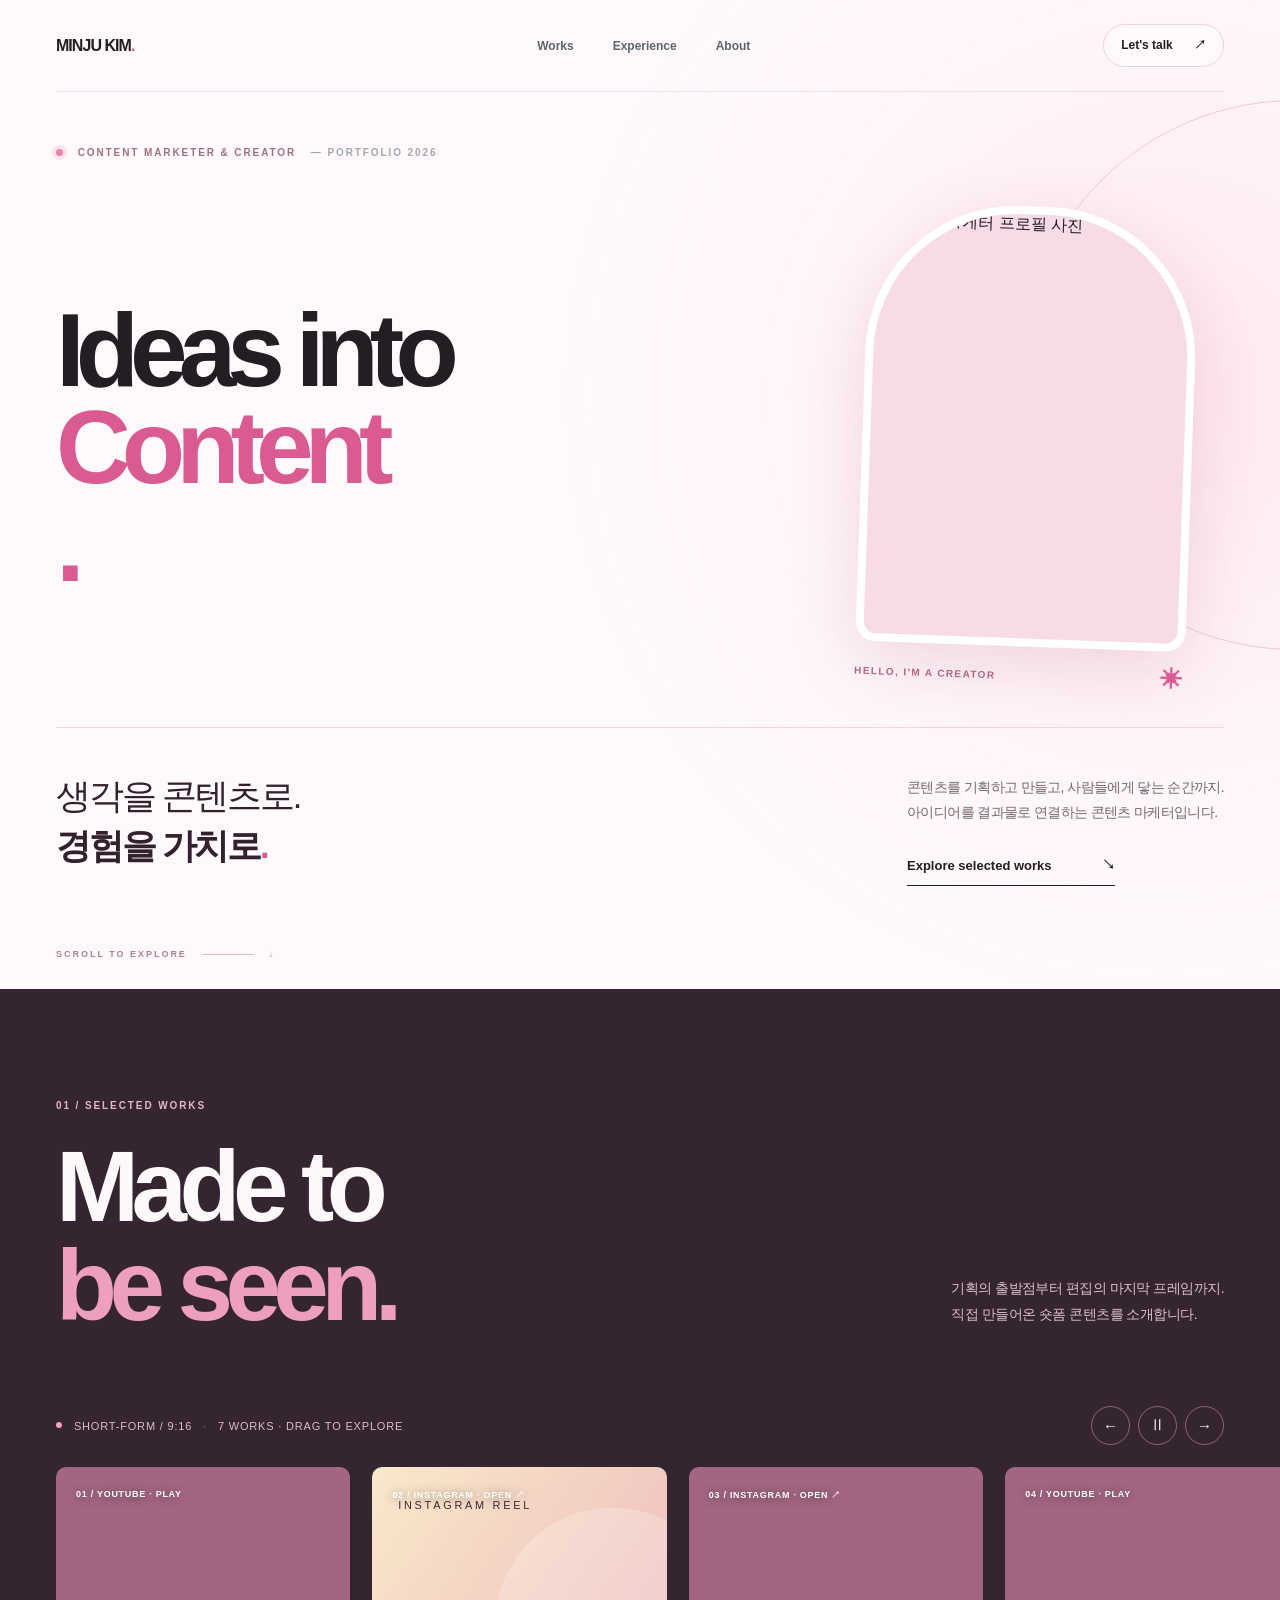
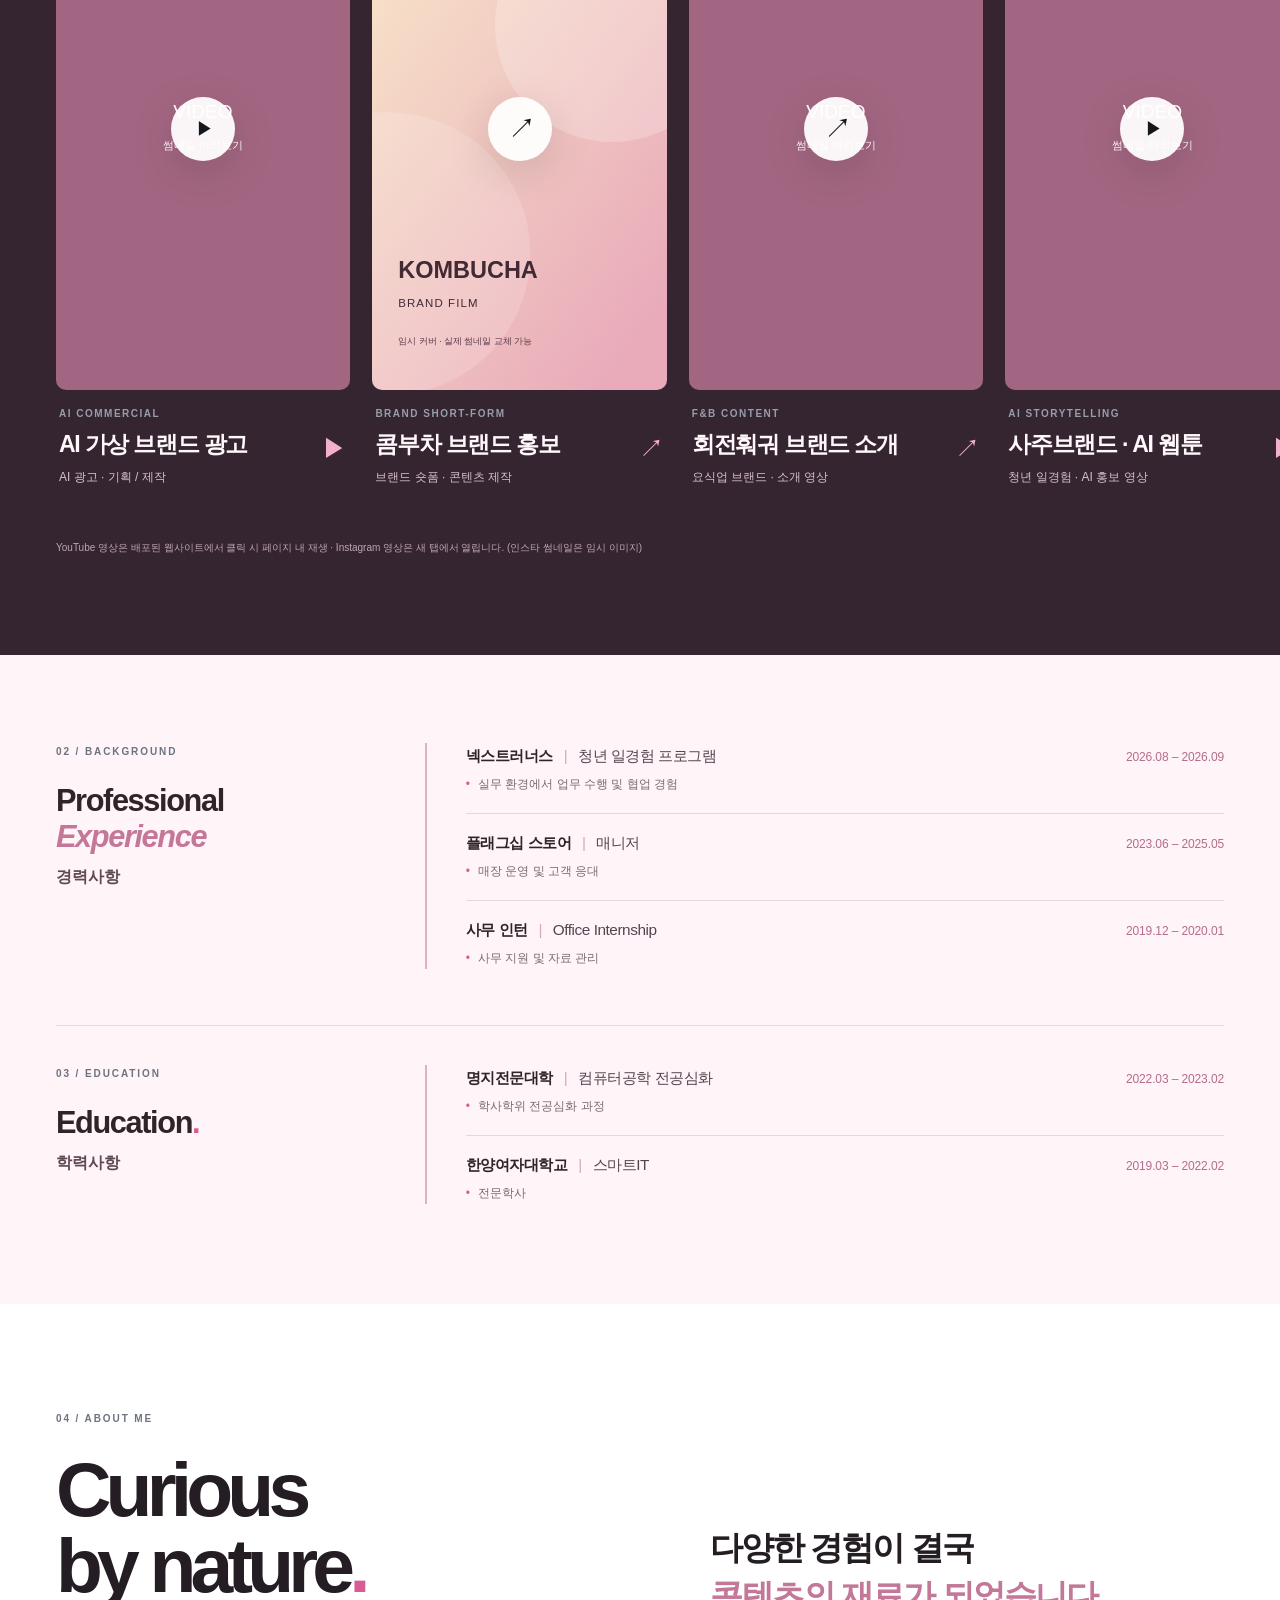
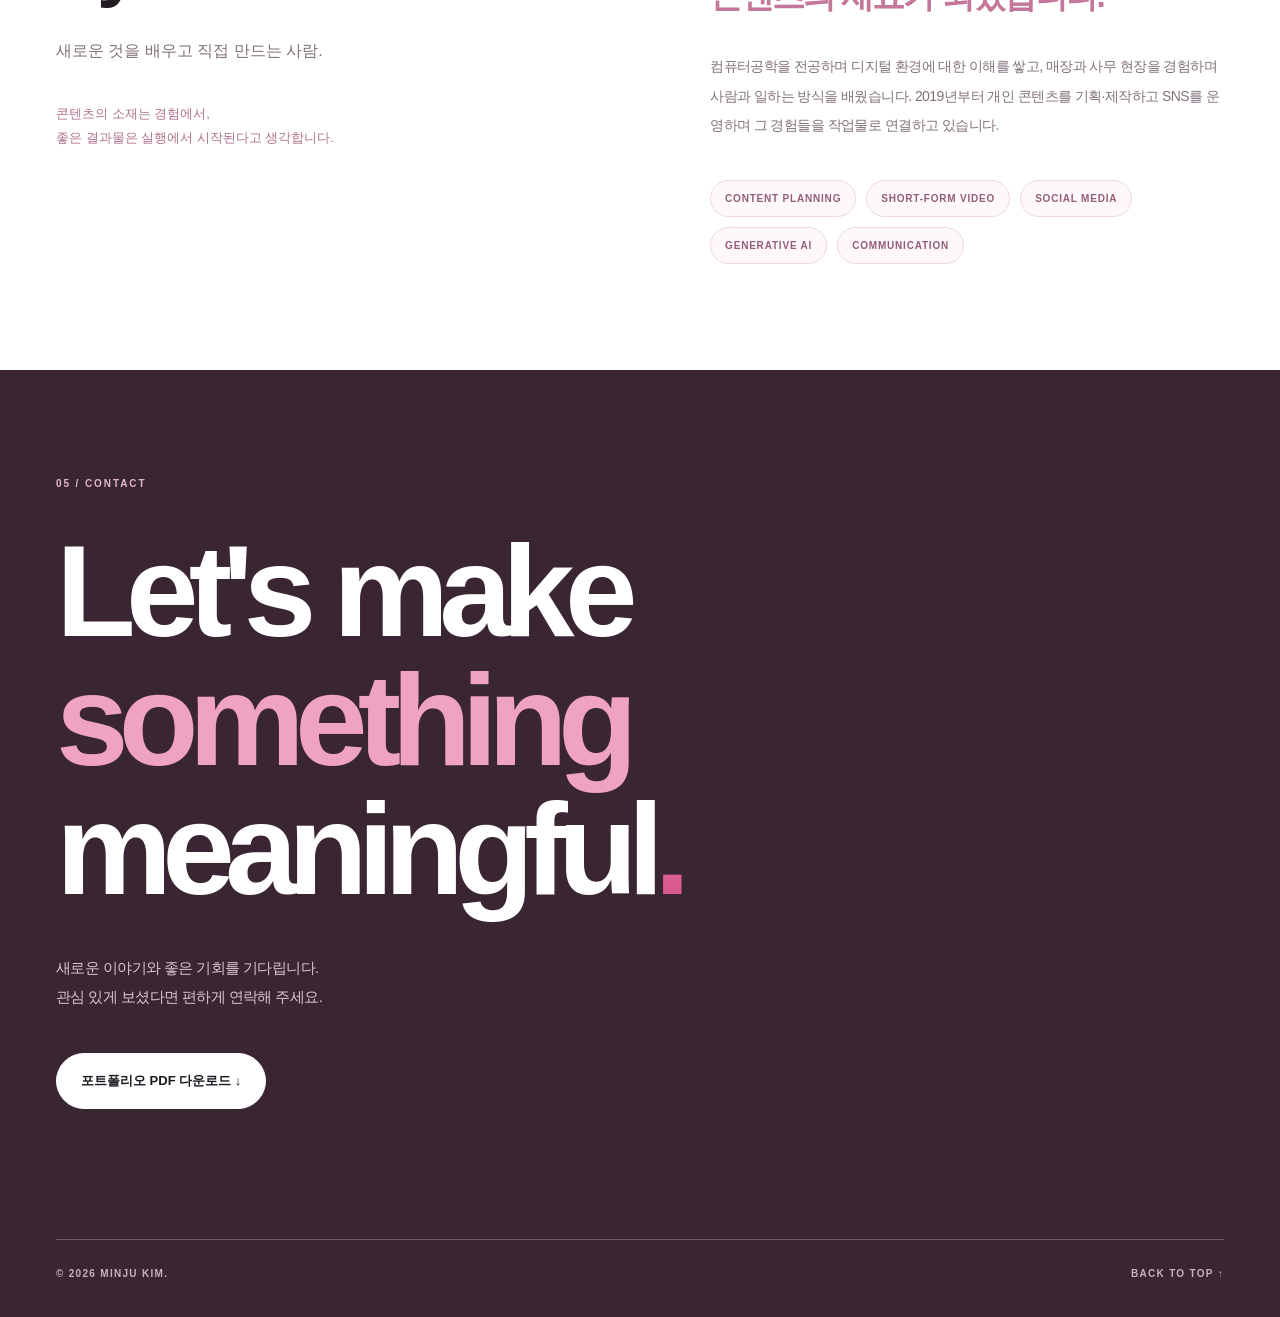
==== commit 5b4dd071: "portfolio update" ====
--- a/index.html
+++ b/index.html
@@ -14,7 +14,7 @@
   <a class="skip-link" href="#main">본문 바로가기</a>
   <header class="site-header" id="top">
     <nav class="nav wrap" aria-label="주 메뉴">
-      <a class="brand" href="#top">YOUR NAME<span class="brand-dot">.</span></a>
+      <a class="brand" href="#top">MINJU KIM<span class="brand-dot">.</span></a>
       <div class="nav-links">
         <a href="#works">Works</a>
         <a href="#experience">Experience</a>
@@ -121,7 +121,7 @@
       <div class="about-right reveal"><p class="about-lead">다양한 경험이 결국<br /><span>콘텐츠의 재료가 되었습니다.</span></p><p class="about-text">컴퓨터공학을 전공하며 디지털 환경에 대한 이해를 쌓고, 매장과 사무 현장을 경험하며 사람과 일하는 방식을 배웠습니다. 2019년부터 개인 콘텐츠를 기획·제작하고 SNS를 운영하며 그 경험들을 작업물로 연결하고 있습니다.</p><div class="skills"><span>CONTENT PLANNING</span><span>SHORT-FORM VIDEO</span><span>SOCIAL MEDIA</span><span>GENERATIVE AI</span><span>COMMUNICATION</span></div></div>
     </div></section>
 
-    <section class="contact section" id="contact" aria-labelledby="contact-title"><div class="wrap contact-inner reveal"><p class="eyebrow eyebrow-light">05 / CONTACT</p><h2 id="contact-title">Let's make<br /><em>something</em><br />meaningful<span class="period">.</span></h2><p class="contact-sub">새로운 이야기와 좋은 기회를 기다립니다.<br />관심 있게 보셨다면 편하게 연락해 주세요.</p><div class="contact-actions"><a class="cta-link" id="portfolio-download" href="https://raw.githubusercontent.com/minju-kim-1901717/portfolio/main/Kim%20Minju.pdf" download="Kim Minju Portfolio.pdf">포트폴리오 PDF 다운로드 ↓</a><span class="download-status" id="download-status" role="status" aria-live="polite"></span></div><div class="footer-line"><span>© 2026 YOUR NAME.</span><a href="#top">BACK TO TOP ↑</a></div></div></section>
+    <section class="contact section" id="contact" aria-labelledby="contact-title"><div class="wrap contact-inner reveal"><p class="eyebrow eyebrow-light">05 / CONTACT</p><h2 id="contact-title">Let's make<br /><em>something</em><br />meaningful<span class="period">.</span></h2><p class="contact-sub">새로운 이야기와 좋은 기회를 기다립니다.<br />관심 있게 보셨다면 편하게 연락해 주세요.</p><div class="contact-actions"><a class="cta-link" id="portfolio-download" href="https://raw.githubusercontent.com/minju-kim-1901717/portfolio/main/Kim%20Minju.pdf" download="Kim Minju Portfolio.pdf">포트폴리오 PDF 다운로드 ↓</a><span class="download-status" id="download-status" role="status" aria-live="polite"></span></div><div class="footer-line"><span>© 2026 MINJU KIM.</span><a href="#top">BACK TO TOP ↑</a></div></div></section>
   </main>
 
   <dialog class="video-dialog" id="video-dialog" aria-labelledby="dialog-title"><div class="dialog-top"><div><p class="micro">SELECTED WORK</p><h2 id="dialog-title">Video</h2></div><button type="button" class="dialog-close" aria-label="영상 닫기">✕</button></div><div class="video-stage" id="video-stage"></div><p class="dialog-caption" id="dialog-caption"></p><a class="dialog-external" id="dialog-external" href="#" target="_blank" rel="noopener noreferrer" hidden>YouTube에서 열기 ↗</a></dialog>
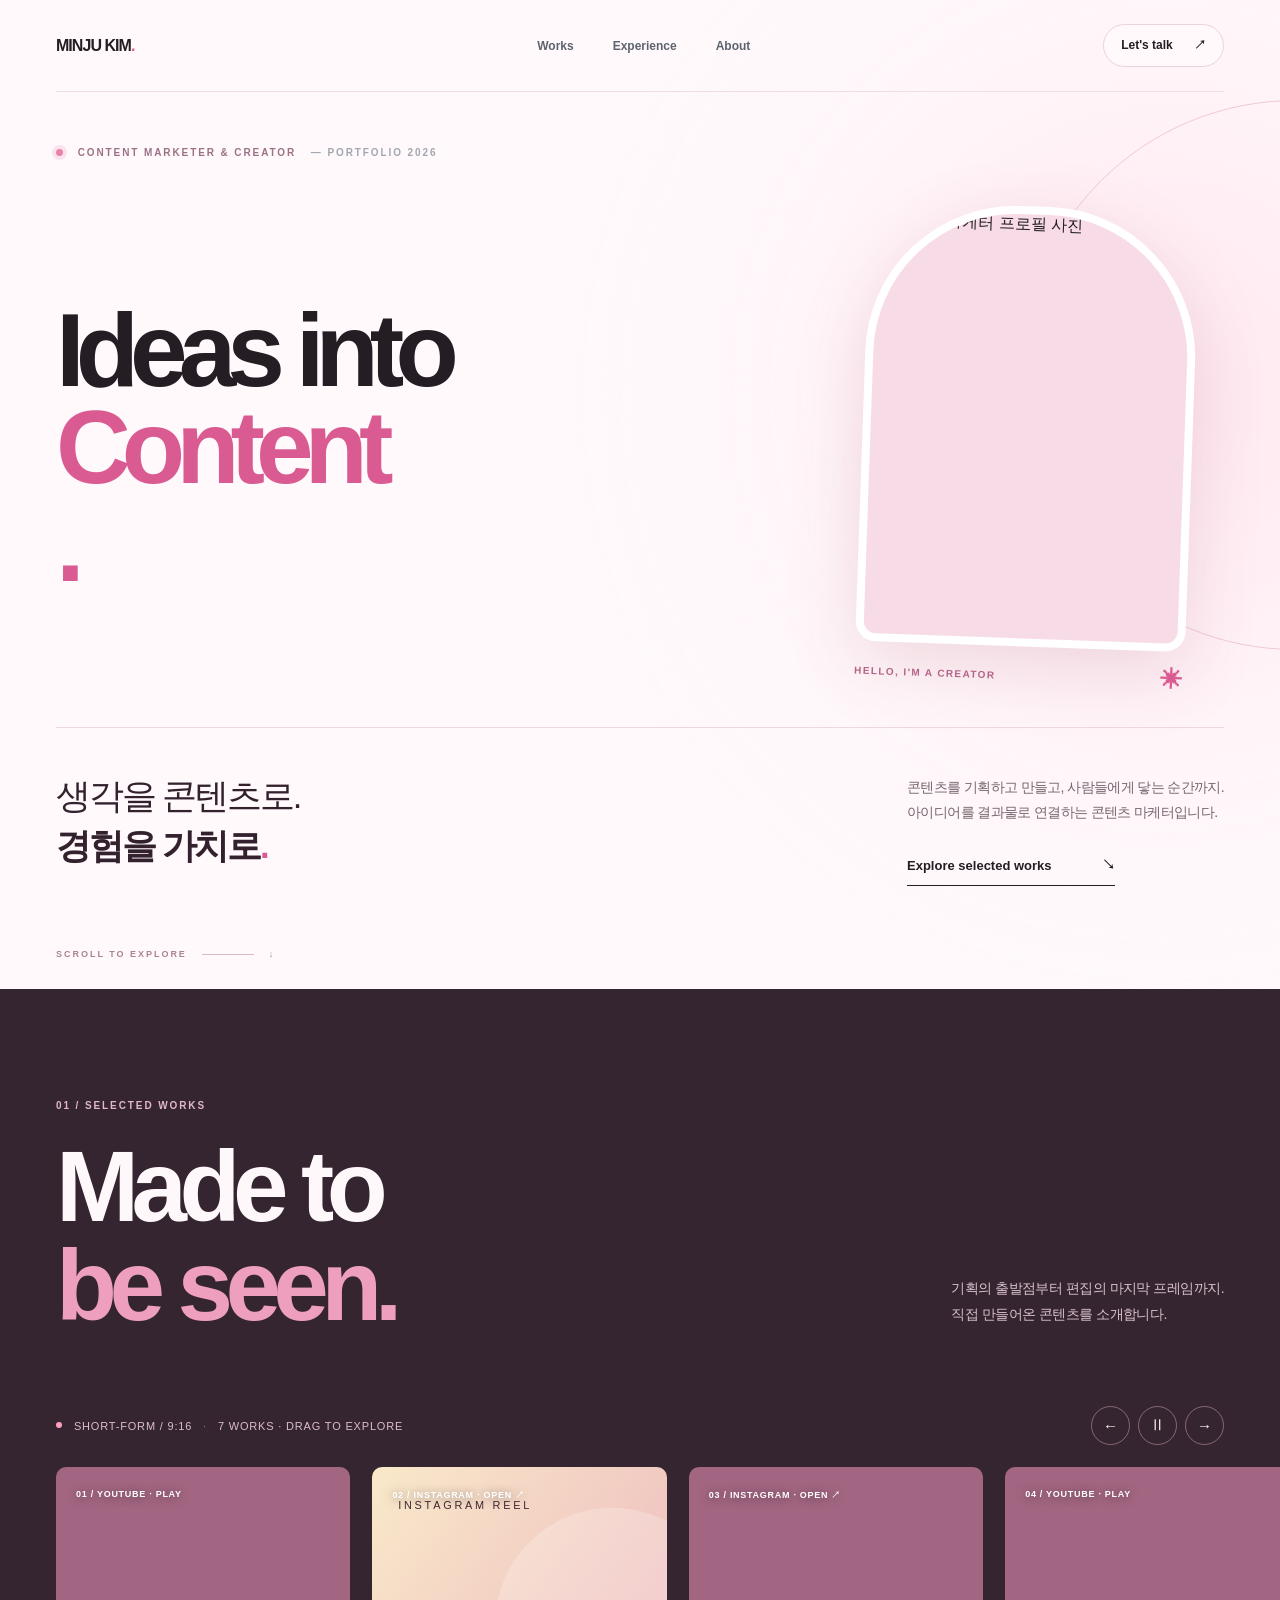
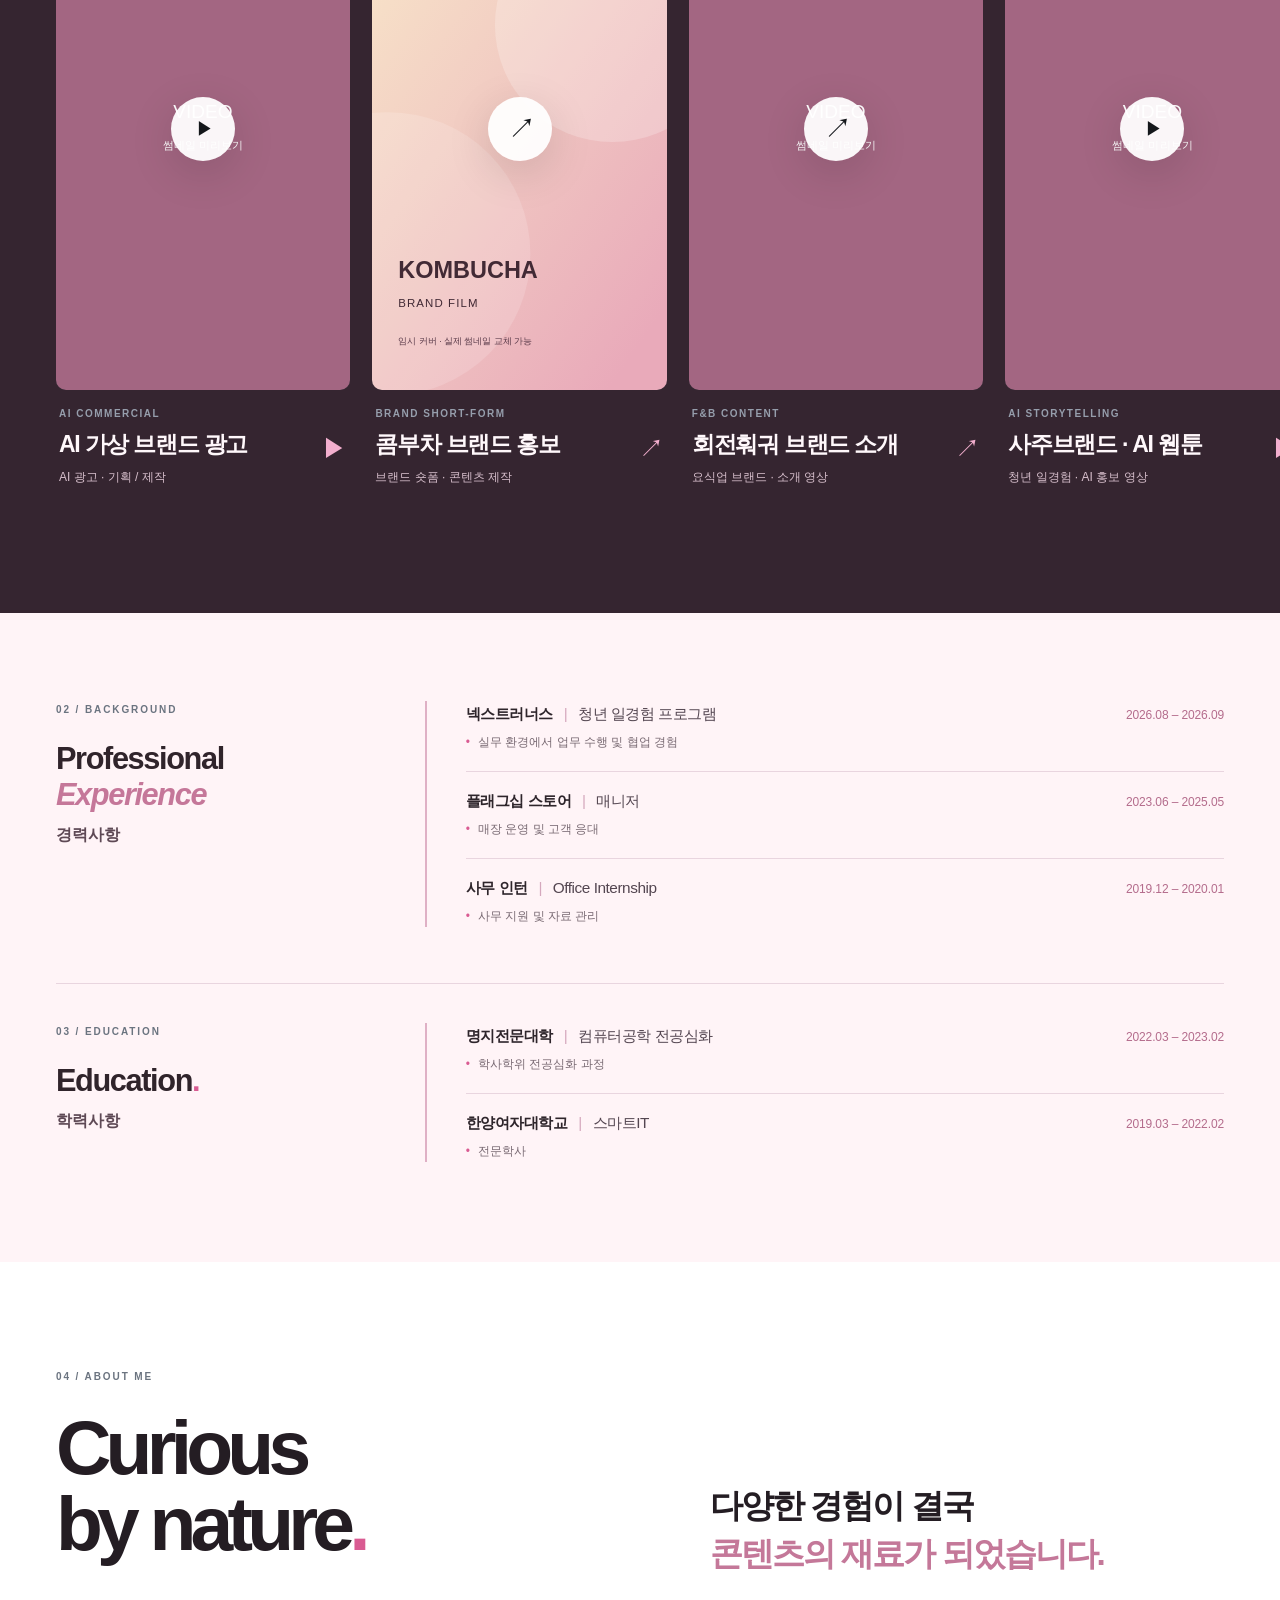
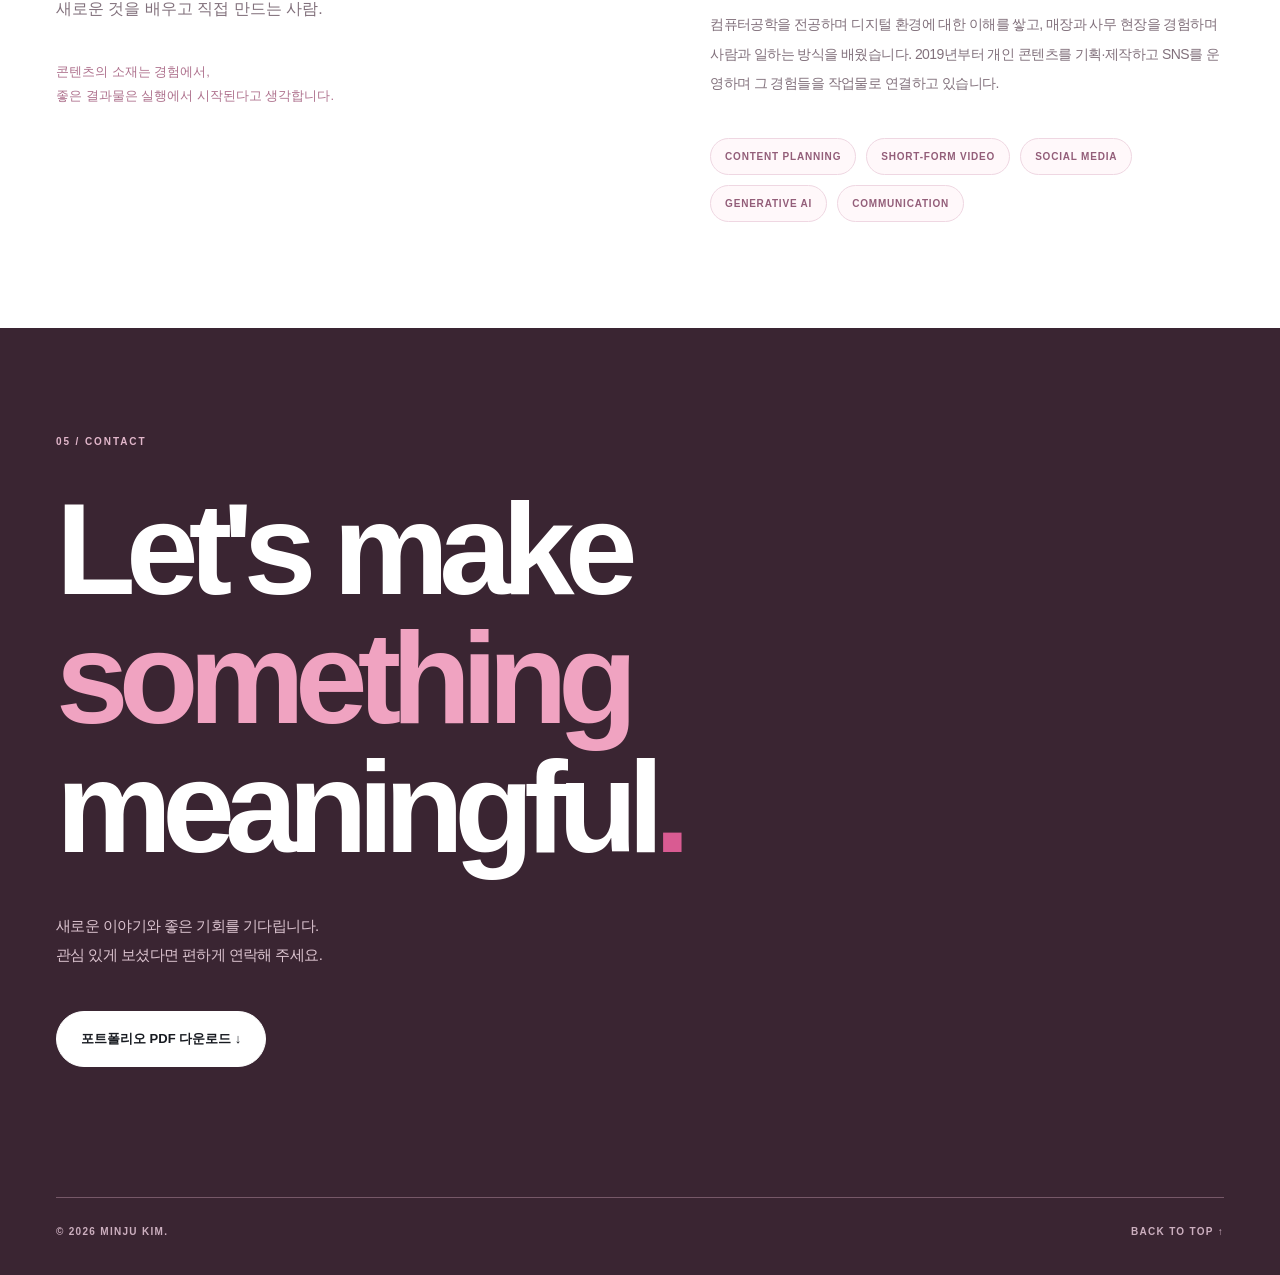
==== commit 547b7e66: "portfolio update" ====
--- a/index.html
+++ b/index.html
@@ -43,7 +43,7 @@
 
     <section class="works section" id="works" aria-labelledby="works-title">
       <div class="wrap">
-        <div class="section-heading works-heading reveal"><div><p class="eyebrow eyebrow-light">01 / SELECTED WORKS</p><h2 id="works-title">Made to<br /><em>be seen.</em></h2></div><p class="heading-note">기획의 출발점부터 편집의 마지막 프레임까지.<br />직접 만들어온 숏폼 콘텐츠를 소개합니다.</p></div>
+        <div class="section-heading works-heading reveal"><div><p class="eyebrow eyebrow-light">01 / SELECTED WORKS</p><h2 id="works-title">Made to<br /><em>be seen.</em></h2></div><p class="heading-note">기획의 출발점부터 편집의 마지막 프레임까지.<br />직접 만들어온 콘텐츠를 소개합니다.</p></div>
         <div class="gallery-toolbar reveal">
           <p class="gallery-kicker"><span class="moving-dot"></span> SHORT-FORM / 9:16 <span class="gallery-separator">·</span> 7 WORKS · DRAG TO EXPLORE</p>
           <div class="gallery-controls" aria-label="영상 갤러리 제어">
@@ -84,7 +84,6 @@
             </article>
           </div>
         </div>
-        <p class="gallery-note">YouTube 영상은 배포된 웹사이트에서 클릭 시 페이지 내 재생 · Instagram 영상은 새 탭에서 열립니다. (인스타 썸네일은 임시 이미지)</p>
       </div>
     </section>
 
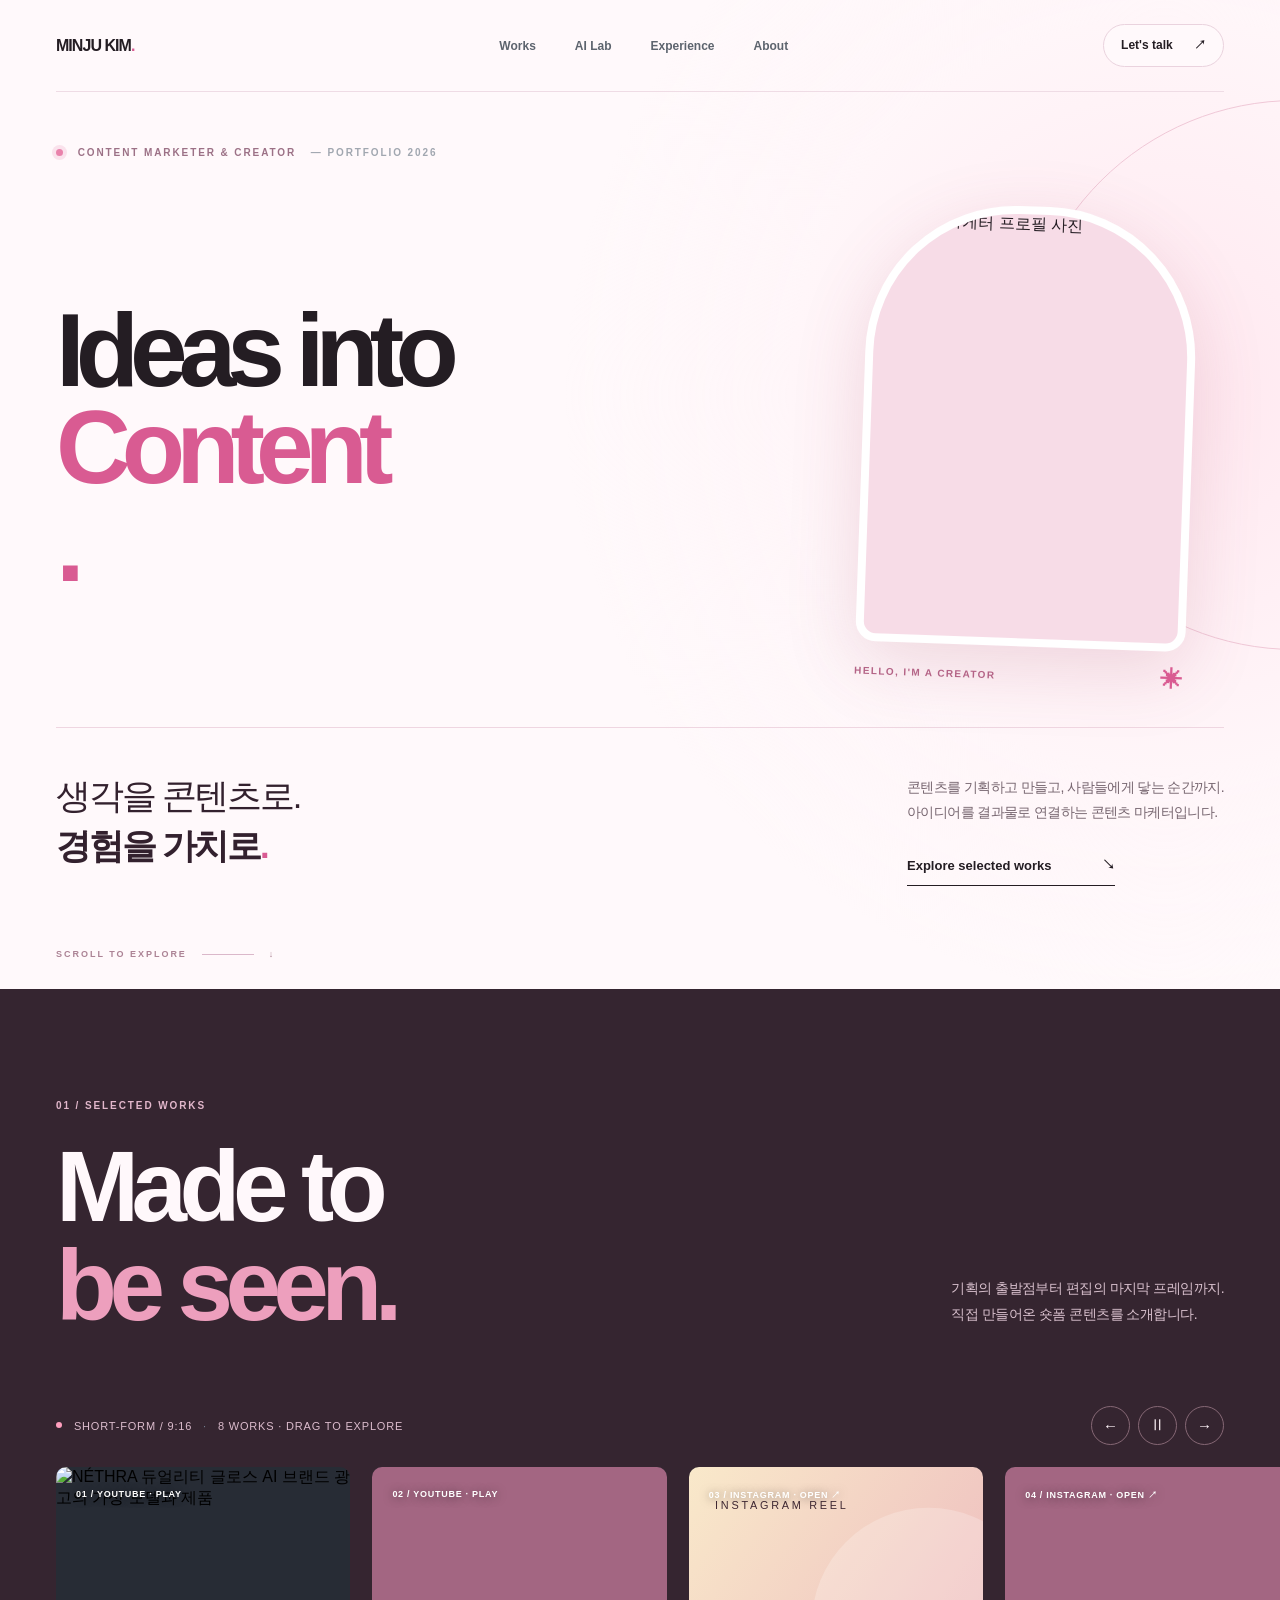
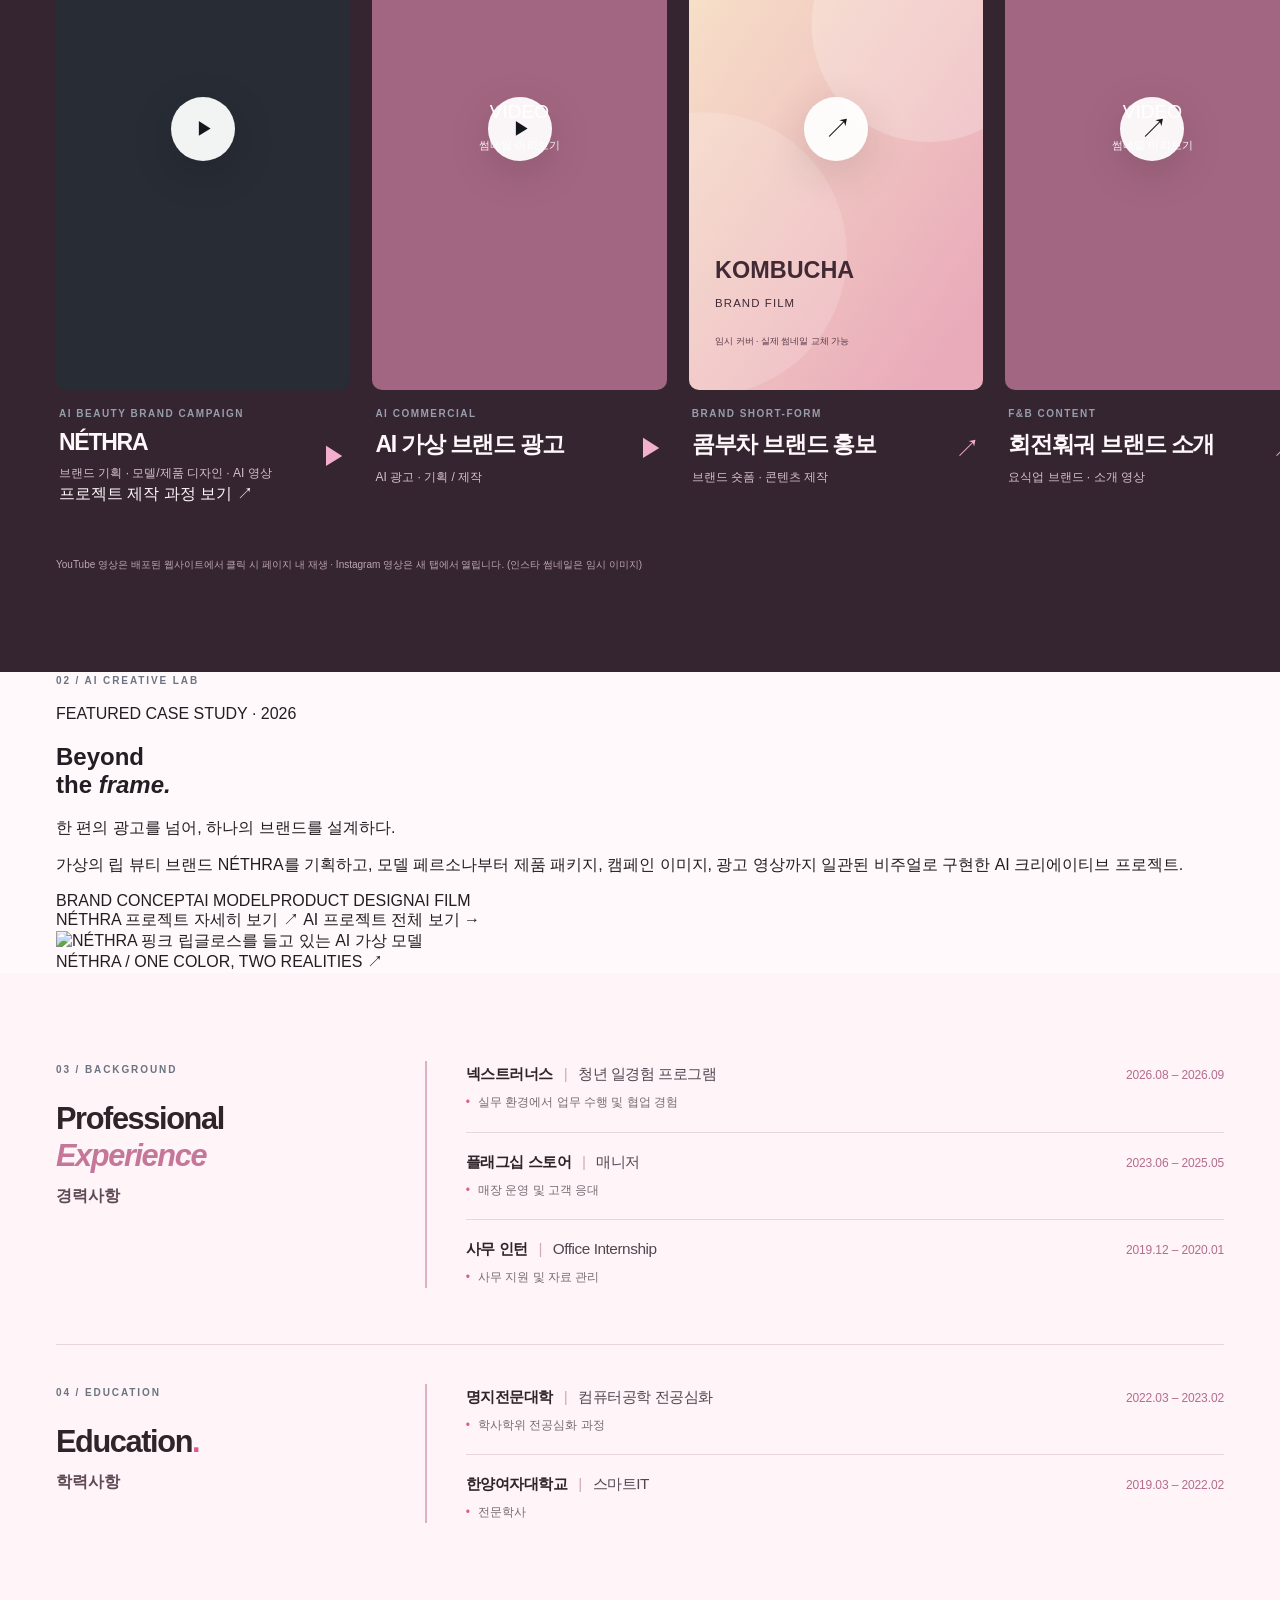
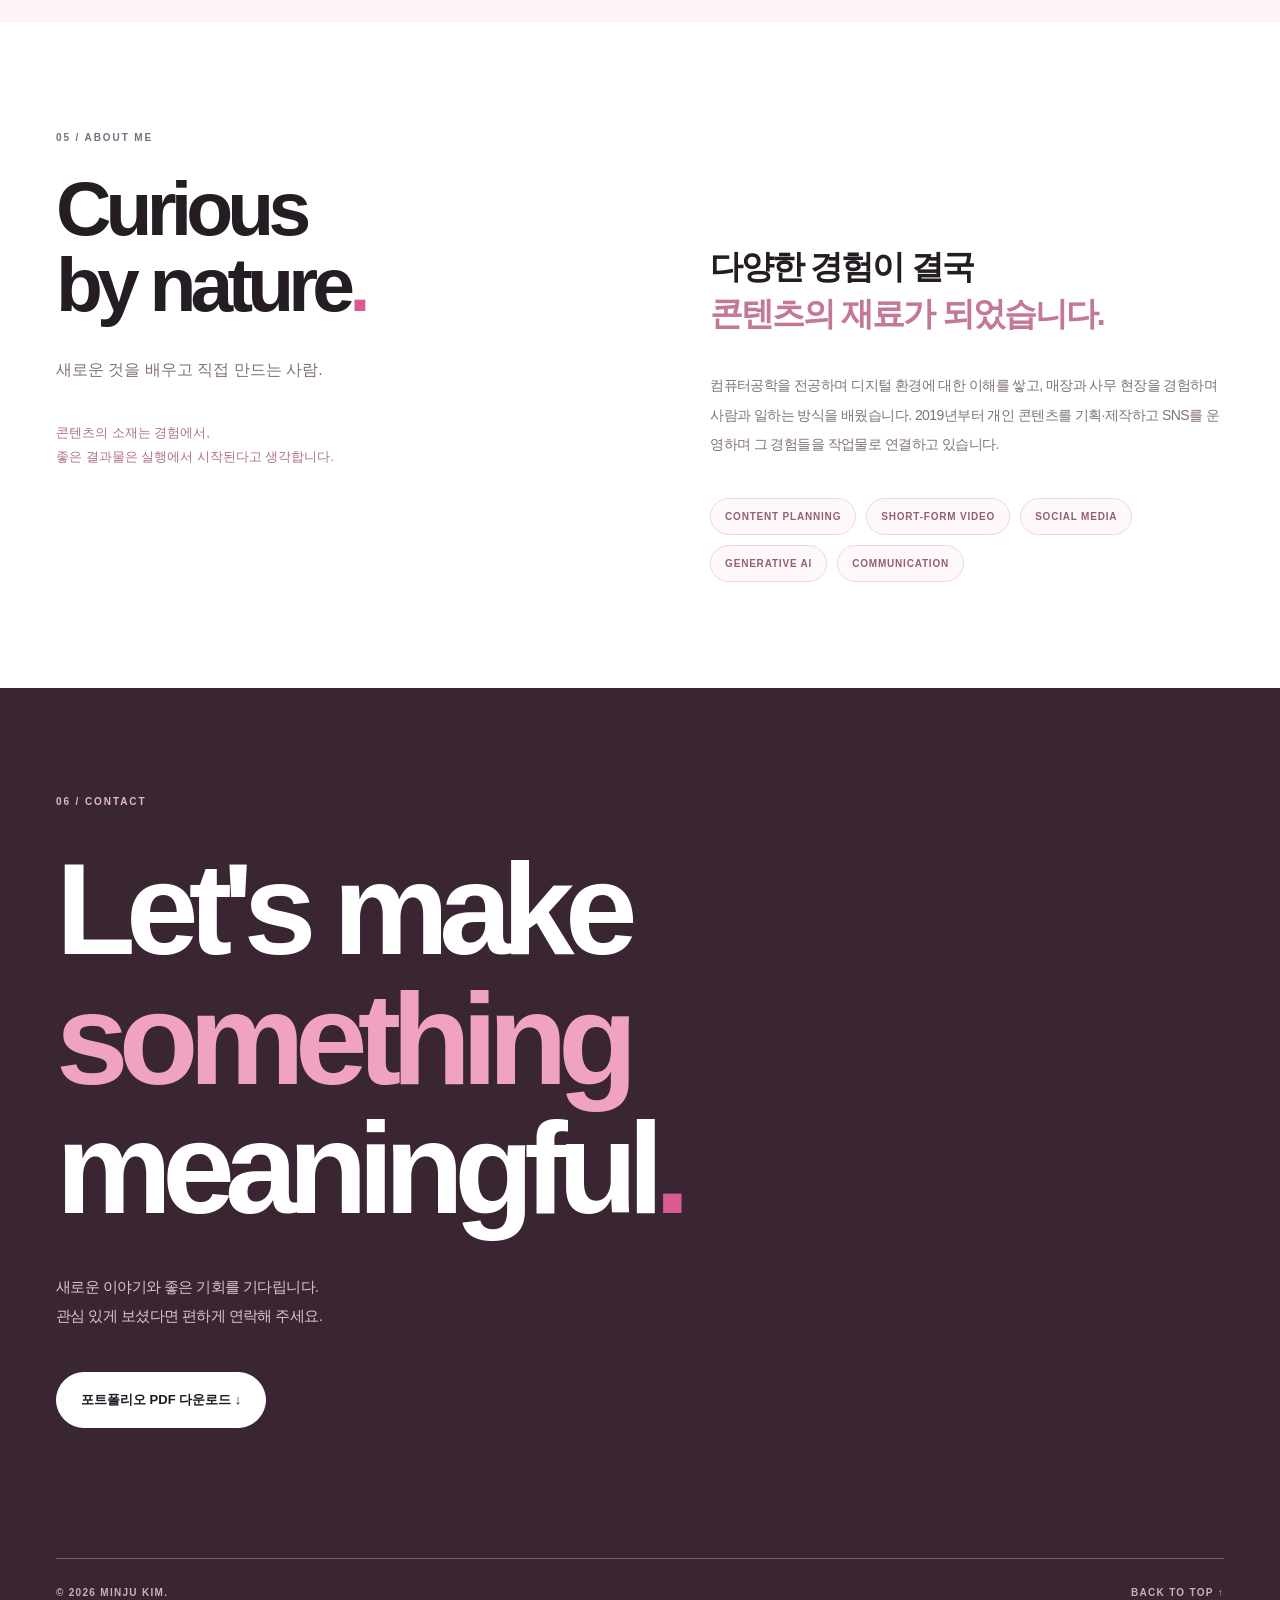
==== commit 6c875427: "update" ====
--- a/index.html
+++ b/index.html
@@ -5,7 +5,7 @@
   <meta name="viewport" content="width=device-width, initial-scale=1" />
   <meta name="theme-color" content="#fff7fa" />
   <meta name="referrer" content="strict-origin-when-cross-origin" />
-  <meta name="description" content="콘텐츠 마케터의 경력과 숏폼 영상 포트폴리오" />
+  <meta name="description" content="김민주 콘텐츠 마케터 포트폴리오 — 브랜드 숏폼, AI 크리에이티브 프로젝트, NÉTHRA 캠페인" />
   <title>Portfolio — Content Marketer & Creator</title>
   <link rel="stylesheet" href="styles.css" />
   <script defer src="script.js"></script>
@@ -17,6 +17,7 @@
       <a class="brand" href="#top">MINJU KIM<span class="brand-dot">.</span></a>
       <div class="nav-links">
         <a href="#works">Works</a>
+        <a href="ai-lab.html">AI Lab</a>
         <a href="#experience">Experience</a>
         <a href="#about">About</a>
       </div>
@@ -43,9 +44,9 @@
 
     <section class="works section" id="works" aria-labelledby="works-title">
       <div class="wrap">
-        <div class="section-heading works-heading reveal"><div><p class="eyebrow eyebrow-light">01 / SELECTED WORKS</p><h2 id="works-title">Made to<br /><em>be seen.</em></h2></div><p class="heading-note">기획의 출발점부터 편집의 마지막 프레임까지.<br />직접 만들어온 콘텐츠를 소개합니다.</p></div>
+        <div class="section-heading works-heading reveal"><div><p class="eyebrow eyebrow-light">01 / SELECTED WORKS</p><h2 id="works-title">Made to<br /><em>be seen.</em></h2></div><p class="heading-note">기획의 출발점부터 편집의 마지막 프레임까지.<br />직접 만들어온 숏폼 콘텐츠를 소개합니다.</p></div>
         <div class="gallery-toolbar reveal">
-          <p class="gallery-kicker"><span class="moving-dot"></span> SHORT-FORM / 9:16 <span class="gallery-separator">·</span> 7 WORKS · DRAG TO EXPLORE</p>
+          <p class="gallery-kicker"><span class="moving-dot"></span> SHORT-FORM / 9:16 <span class="gallery-separator">·</span> 8 WORKS · DRAG TO EXPLORE</p>
           <div class="gallery-controls" aria-label="영상 갤러리 제어">
             <button type="button" class="gallery-control" id="gallery-prev" aria-label="이전 영상">←</button>
             <button type="button" class="gallery-control" id="gallery-toggle" aria-label="영상 갤러리 자동 이동 일시정지" aria-pressed="false">Ⅱ</button>
@@ -54,36 +55,57 @@
         </div>
         <div class="gallery-viewport reveal" id="gallery-viewport" aria-label="숏폼 영상 슬라이딩 갤러리" tabindex="0">
           <div class="gallery-track" id="gallery-track">
+            <article class="gallery-item" data-project="nethra">
+              <button class="video-trigger" type="button" aria-label="NÉTHRA AI 뷰티 광고를 페이지 안에서 재생" data-video="nethra"><img src="assets/nethra/hero.webp" alt="NÉTHRA 듀얼리티 글로스 AI 브랜드 광고의 가상 모델과 제품" loading="lazy" /><span class="play-button" aria-hidden="true">▶</span><span class="frame-counter">01 / YOUTUBE · PLAY</span></button>
+              <div class="work-info"><div><p class="micro">AI BEAUTY BRAND CAMPAIGN</p><h3>NÉTHRA</h3><p class="work-description">브랜드 기획 · 모델/제품 디자인 · AI 영상</p><a class="work-case-link" href="projects/nethra.html">프로젝트 제작 과정 보기 ↗</a></div><span class="work-arrow" aria-hidden="true">▶</span></div>
+            </article>
             <article class="gallery-item" data-project="ai-ad">
-              <button class="video-trigger" type="button" aria-label="AI 가상 브랜드 광고 랜딩페이지에서 재생" data-video="ai-ad"><img src="https://i.ytimg.com/vi/kRm6HHq3u9g/hqdefault.jpg" alt="AI 가상 브랜드 광고 영상 썸네일" loading="lazy" referrerpolicy="no-referrer" onerror="this.src='assets/video-fallback.svg'" /><span class="play-button" aria-hidden="true">▶</span><span class="frame-counter">01 / YOUTUBE · PLAY</span></button>
+              <button class="video-trigger" type="button" aria-label="AI 가상 브랜드 광고 랜딩페이지에서 재생" data-video="ai-ad"><img src="https://i.ytimg.com/vi/kRm6HHq3u9g/hqdefault.jpg" alt="AI 가상 브랜드 광고 영상 썸네일" loading="lazy" referrerpolicy="no-referrer" onerror="this.src='assets/video-fallback.svg'" /><span class="play-button" aria-hidden="true">▶</span><span class="frame-counter">02 / YOUTUBE · PLAY</span></button>
               <div class="work-info"><div><p class="micro">AI COMMERCIAL</p><h3>AI 가상 브랜드 광고</h3><p class="work-description">AI 광고 · 기획 / 제작</p></div><span class="work-arrow" aria-hidden="true">▶</span></div>
             </article>
             <article class="gallery-item" data-project="kombucha">
-              <a class="video-trigger video-external" aria-label="콤부차 브랜드 홍보 인스타그램에서 보기 (새 탭)" href="https://www.instagram.com/reel/DHLU-K0y3GY/" target="_blank" rel="noopener noreferrer"><img src="assets/kombucha-cover.svg" alt="콤부차 브랜드 홍보 영상 썸네일" loading="lazy" referrerpolicy="no-referrer" onerror="this.src='assets/video-fallback.svg'" /><span class="play-button external-play" aria-hidden="true">↗</span><span class="frame-counter">02 / INSTAGRAM · OPEN ↗</span></a>
+              <a class="video-trigger video-external" aria-label="콤부차 브랜드 홍보 인스타그램에서 보기 (새 탭)" href="https://www.instagram.com/reel/DHLU-K0y3GY/" target="_blank" rel="noopener noreferrer"><img src="assets/kombucha-cover.svg" alt="콤부차 브랜드 홍보 영상 썸네일" loading="lazy" referrerpolicy="no-referrer" onerror="this.src='assets/video-fallback.svg'" /><span class="play-button external-play" aria-hidden="true">↗</span><span class="frame-counter">03 / INSTAGRAM · OPEN ↗</span></a>
               <div class="work-info"><div><p class="micro">BRAND SHORT-FORM</p><h3>콤부차 브랜드 홍보</h3><p class="work-description">브랜드 숏폼 · 콘텐츠 제작</p></div><span class="work-arrow" aria-hidden="true">↗</span></div>
             </article>
             <article class="gallery-item" data-project="hotpot">
-              <a class="video-trigger video-external" aria-label="회전훠궈 브랜드 소개 인스타그램에서 보기 (새 탭)" href="https://www.instagram.com/reel/DPvebiUD1St/" target="_blank" rel="noopener noreferrer"><img src="assets/hotpot-cover.svg" alt="회전훠궈 브랜드 소개 영상 썸네일" loading="lazy" referrerpolicy="no-referrer" onerror="this.src='assets/video-fallback.svg'" /><span class="play-button external-play" aria-hidden="true">↗</span><span class="frame-counter">03 / INSTAGRAM · OPEN ↗</span></a>
+              <a class="video-trigger video-external" aria-label="회전훠궈 브랜드 소개 인스타그램에서 보기 (새 탭)" href="https://www.instagram.com/reel/DPvebiUD1St/" target="_blank" rel="noopener noreferrer"><img src="assets/hotpot-cover.svg" alt="회전훠궈 브랜드 소개 영상 썸네일" loading="lazy" referrerpolicy="no-referrer" onerror="this.src='assets/video-fallback.svg'" /><span class="play-button external-play" aria-hidden="true">↗</span><span class="frame-counter">04 / INSTAGRAM · OPEN ↗</span></a>
               <div class="work-info"><div><p class="micro">F&B CONTENT</p><h3>회전훠궈 브랜드 소개</h3><p class="work-description">요식업 브랜드 · 소개 영상</p></div><span class="work-arrow" aria-hidden="true">↗</span></div>
             </article>
             <article class="gallery-item" data-project="webtoon">
-              <button class="video-trigger" type="button" aria-label="사주브랜드 · AI 웹툰 랜딩페이지에서 재생" data-video="webtoon"><img src="https://i.ytimg.com/vi/VNQrutF2Oa8/hqdefault.jpg" alt="사주브랜드 · AI 웹툰 영상 썸네일" loading="lazy" referrerpolicy="no-referrer" onerror="this.src='assets/video-fallback.svg'" /><span class="play-button" aria-hidden="true">▶</span><span class="frame-counter">04 / YOUTUBE · PLAY</span></button>
+              <button class="video-trigger" type="button" aria-label="사주브랜드 · AI 웹툰 랜딩페이지에서 재생" data-video="webtoon"><img src="https://i.ytimg.com/vi/VNQrutF2Oa8/hqdefault.jpg" alt="사주브랜드 · AI 웹툰 영상 썸네일" loading="lazy" referrerpolicy="no-referrer" onerror="this.src='assets/video-fallback.svg'" /><span class="play-button" aria-hidden="true">▶</span><span class="frame-counter">05 / YOUTUBE · PLAY</span></button>
               <div class="work-info"><div><p class="micro">AI STORYTELLING</p><h3>사주브랜드 · AI 웹툰</h3><p class="work-description">청년 일경험 · AI 홍보 영상</p></div><span class="work-arrow" aria-hidden="true">▶</span></div>
             </article>
             <article class="gallery-item" data-project="lens">
-              <button class="video-trigger" type="button" aria-label="렌즈 브랜드 홍보 랜딩페이지에서 재생" data-video="lens"><img src="https://i.ytimg.com/vi/xtz5k6fFPQ8/hqdefault.jpg" alt="렌즈 브랜드 홍보 영상 썸네일" loading="lazy" referrerpolicy="no-referrer" onerror="this.src='assets/video-fallback.svg'" /><span class="play-button" aria-hidden="true">▶</span><span class="frame-counter">05 / YOUTUBE · PLAY</span></button>
+              <button class="video-trigger" type="button" aria-label="렌즈 브랜드 홍보 랜딩페이지에서 재생" data-video="lens"><img src="https://i.ytimg.com/vi/xtz5k6fFPQ8/hqdefault.jpg" alt="렌즈 브랜드 홍보 영상 썸네일" loading="lazy" referrerpolicy="no-referrer" onerror="this.src='assets/video-fallback.svg'" /><span class="play-button" aria-hidden="true">▶</span><span class="frame-counter">06 / YOUTUBE · PLAY</span></button>
               <div class="work-info"><div><p class="micro">BEAUTY SHORT-FORM</p><h3>렌즈 브랜드 홍보</h3><p class="work-description">뷰티 브랜드 · 영상 제작</p></div><span class="work-arrow" aria-hidden="true">▶</span></div>
             </article>
             <article class="gallery-item" data-project="meme">
-              <button class="video-trigger" type="button" aria-label="사주브랜드 · AI 짤 랜딩페이지에서 재생" data-video="meme"><img src="https://i.ytimg.com/vi/YuoN8wMBSOw/hqdefault.jpg" alt="사주브랜드 · AI 짤 영상 썸네일" loading="lazy" referrerpolicy="no-referrer" onerror="this.src='assets/video-fallback.svg'" /><span class="play-button" aria-hidden="true">▶</span><span class="frame-counter">06 / YOUTUBE · PLAY</span></button>
+              <button class="video-trigger" type="button" aria-label="사주브랜드 · AI 짤 랜딩페이지에서 재생" data-video="meme"><img src="https://i.ytimg.com/vi/YuoN8wMBSOw/hqdefault.jpg" alt="사주브랜드 · AI 짤 영상 썸네일" loading="lazy" referrerpolicy="no-referrer" onerror="this.src='assets/video-fallback.svg'" /><span class="play-button" aria-hidden="true">▶</span><span class="frame-counter">07 / YOUTUBE · PLAY</span></button>
               <div class="work-info"><div><p class="micro">AI MEME CONTENT</p><h3>사주브랜드 · AI 짤</h3><p class="work-description">청년 일경험 · AI 홍보 영상</p></div><span class="work-arrow" aria-hidden="true">▶</span></div>
             </article>
             <article class="gallery-item" data-project="selfcam">
-              <button class="video-trigger" type="button" aria-label="사주브랜드 · AI 셀프캠 랜딩페이지에서 재생" data-video="selfcam"><img src="https://i.ytimg.com/vi/PE02DASq4bM/hqdefault.jpg" alt="사주브랜드 · AI 셀프캠 영상 썸네일" loading="lazy" referrerpolicy="no-referrer" onerror="this.src='assets/video-fallback.svg'" /><span class="play-button" aria-hidden="true">▶</span><span class="frame-counter">07 / YOUTUBE · PLAY</span></button>
+              <button class="video-trigger" type="button" aria-label="사주브랜드 · AI 셀프캠 랜딩페이지에서 재생" data-video="selfcam"><img src="https://i.ytimg.com/vi/PE02DASq4bM/hqdefault.jpg" alt="사주브랜드 · AI 셀프캠 영상 썸네일" loading="lazy" referrerpolicy="no-referrer" onerror="this.src='assets/video-fallback.svg'" /><span class="play-button" aria-hidden="true">▶</span><span class="frame-counter">08 / YOUTUBE · PLAY</span></button>
               <div class="work-info"><div><p class="micro">AI UGC CONTENT</p><h3>사주브랜드 · AI 셀프캠</h3><p class="work-description">청년 일경험 · AI 홍보 영상</p></div><span class="work-arrow" aria-hidden="true">▶</span></div>
             </article>
           </div>
         </div>
+        <p class="gallery-note">YouTube 영상은 배포된 웹사이트에서 클릭 시 페이지 내 재생 · Instagram 영상은 새 탭에서 열립니다. (인스타 썸네일은 임시 이미지)</p>
+      </div>
+    </section>
+
+    <section class="ai-spotlight section" id="ai-lab" aria-labelledby="ai-spotlight-title">
+      <div class="wrap ai-spotlight-inner">
+        <div class="ai-spotlight-copy reveal">
+          <p class="eyebrow">02 / AI CREATIVE LAB</p>
+          <p class="ai-spotlight-overline">FEATURED CASE STUDY · 2026</p>
+          <h2 id="ai-spotlight-title">Beyond<br />the <em>frame.</em></h2>
+          <p class="ai-spotlight-korean">한 편의 광고를 넘어, 하나의 브랜드를 설계하다.</p>
+          <p class="ai-spotlight-description">가상의 립 뷰티 브랜드 NÉTHRA를 기획하고, 모델 페르소나부터 제품 패키지, 캠페인 이미지, 광고 영상까지 일관된 비주얼로 구현한 AI 크리에이티브 프로젝트.</p>
+          <div class="ai-spotlight-tags"><span>BRAND CONCEPT</span><span>AI MODEL</span><span>PRODUCT DESIGN</span><span>AI FILM</span></div>
+          <a class="ai-project-link" href="projects/nethra.html">NÉTHRA 프로젝트 자세히 보기 <span aria-hidden="true">↗</span></a>
+          <a class="ai-index-link" href="ai-lab.html">AI 프로젝트 전체 보기 →</a>
+        </div>
+        <a class="ai-spotlight-image reveal" href="projects/nethra.html" aria-label="NÉTHRA 프로젝트 상세 페이지 이동"><img src="assets/nethra/hero.webp" loading="lazy" alt="NÉTHRA 핑크 립글로스를 들고 있는 AI 가상 모델" /><span>NÉTHRA / ONE COLOR, TWO REALITIES ↗</span></a>
       </div>
     </section>
 
@@ -91,7 +113,7 @@
       <div class="wrap credentials-stack">
         <div class="credentials-layout">
           <div class="credentials-sidebar reveal">
-            <p class="eyebrow">02 / BACKGROUND</p>
+            <p class="eyebrow">03 / BACKGROUND</p>
             <h2 id="experience-title">Professional<br /><em>Experience</em></h2>
             <p>경력사항</p>
           </div>
@@ -103,7 +125,7 @@
         </div>
         <div class="credentials-layout credentials-education" id="education" aria-labelledby="education-title">
           <div class="credentials-sidebar reveal">
-            <p class="eyebrow">03 / EDUCATION</p>
+            <p class="eyebrow">04 / EDUCATION</p>
             <h2 id="education-title">Education<span class="period">.</span></h2>
             <p>학력사항</p>
           </div>
@@ -116,11 +138,11 @@
     </section>
 
     <section class="about section" id="about" aria-labelledby="about-title"><div class="wrap about-layout">
-      <div class="about-identity reveal"><p class="eyebrow">04 / ABOUT ME</p><h2 id="about-title">Curious<br />by nature<span class="period">.</span></h2><p class="about-subtitle">새로운 것을 배우고 직접 만드는 사람.</p><p class="about-mini">콘텐츠의 소재는 경험에서,<br />좋은 결과물은 실행에서 시작된다고 생각합니다.</p></div>
+      <div class="about-identity reveal"><p class="eyebrow">05 / ABOUT ME</p><h2 id="about-title">Curious<br />by nature<span class="period">.</span></h2><p class="about-subtitle">새로운 것을 배우고 직접 만드는 사람.</p><p class="about-mini">콘텐츠의 소재는 경험에서,<br />좋은 결과물은 실행에서 시작된다고 생각합니다.</p></div>
       <div class="about-right reveal"><p class="about-lead">다양한 경험이 결국<br /><span>콘텐츠의 재료가 되었습니다.</span></p><p class="about-text">컴퓨터공학을 전공하며 디지털 환경에 대한 이해를 쌓고, 매장과 사무 현장을 경험하며 사람과 일하는 방식을 배웠습니다. 2019년부터 개인 콘텐츠를 기획·제작하고 SNS를 운영하며 그 경험들을 작업물로 연결하고 있습니다.</p><div class="skills"><span>CONTENT PLANNING</span><span>SHORT-FORM VIDEO</span><span>SOCIAL MEDIA</span><span>GENERATIVE AI</span><span>COMMUNICATION</span></div></div>
     </div></section>
 
-    <section class="contact section" id="contact" aria-labelledby="contact-title"><div class="wrap contact-inner reveal"><p class="eyebrow eyebrow-light">05 / CONTACT</p><h2 id="contact-title">Let's make<br /><em>something</em><br />meaningful<span class="period">.</span></h2><p class="contact-sub">새로운 이야기와 좋은 기회를 기다립니다.<br />관심 있게 보셨다면 편하게 연락해 주세요.</p><div class="contact-actions"><a class="cta-link" id="portfolio-download" href="https://raw.githubusercontent.com/minju-kim-1901717/portfolio/main/Kim%20Minju.pdf" download="Kim Minju Portfolio.pdf">포트폴리오 PDF 다운로드 ↓</a><span class="download-status" id="download-status" role="status" aria-live="polite"></span></div><div class="footer-line"><span>© 2026 MINJU KIM.</span><a href="#top">BACK TO TOP ↑</a></div></div></section>
+    <section class="contact section" id="contact" aria-labelledby="contact-title"><div class="wrap contact-inner reveal"><p class="eyebrow eyebrow-light">06 / CONTACT</p><h2 id="contact-title">Let's make<br /><em>something</em><br />meaningful<span class="period">.</span></h2><p class="contact-sub">새로운 이야기와 좋은 기회를 기다립니다.<br />관심 있게 보셨다면 편하게 연락해 주세요.</p><div class="contact-actions"><a class="cta-link" id="portfolio-download" href="https://raw.githubusercontent.com/minju-kim-1901717/portfolio/main/Kim%20Minju.pdf" download="MINJU KIM Portfolio.pdf">포트폴리오 PDF 다운로드 ↓</a><span class="download-status" id="download-status" role="status" aria-live="polite"></span></div><div class="footer-line"><span>© 2026 MINJU KIM.</span><a href="#top">BACK TO TOP ↑</a></div></div></section>
   </main>
 
   <dialog class="video-dialog" id="video-dialog" aria-labelledby="dialog-title"><div class="dialog-top"><div><p class="micro">SELECTED WORK</p><h2 id="dialog-title">Video</h2></div><button type="button" class="dialog-close" aria-label="영상 닫기">✕</button></div><div class="video-stage" id="video-stage"></div><p class="dialog-caption" id="dialog-caption"></p><a class="dialog-external" id="dialog-external" href="#" target="_blank" rel="noopener noreferrer" hidden>YouTube에서 열기 ↗</a></dialog>
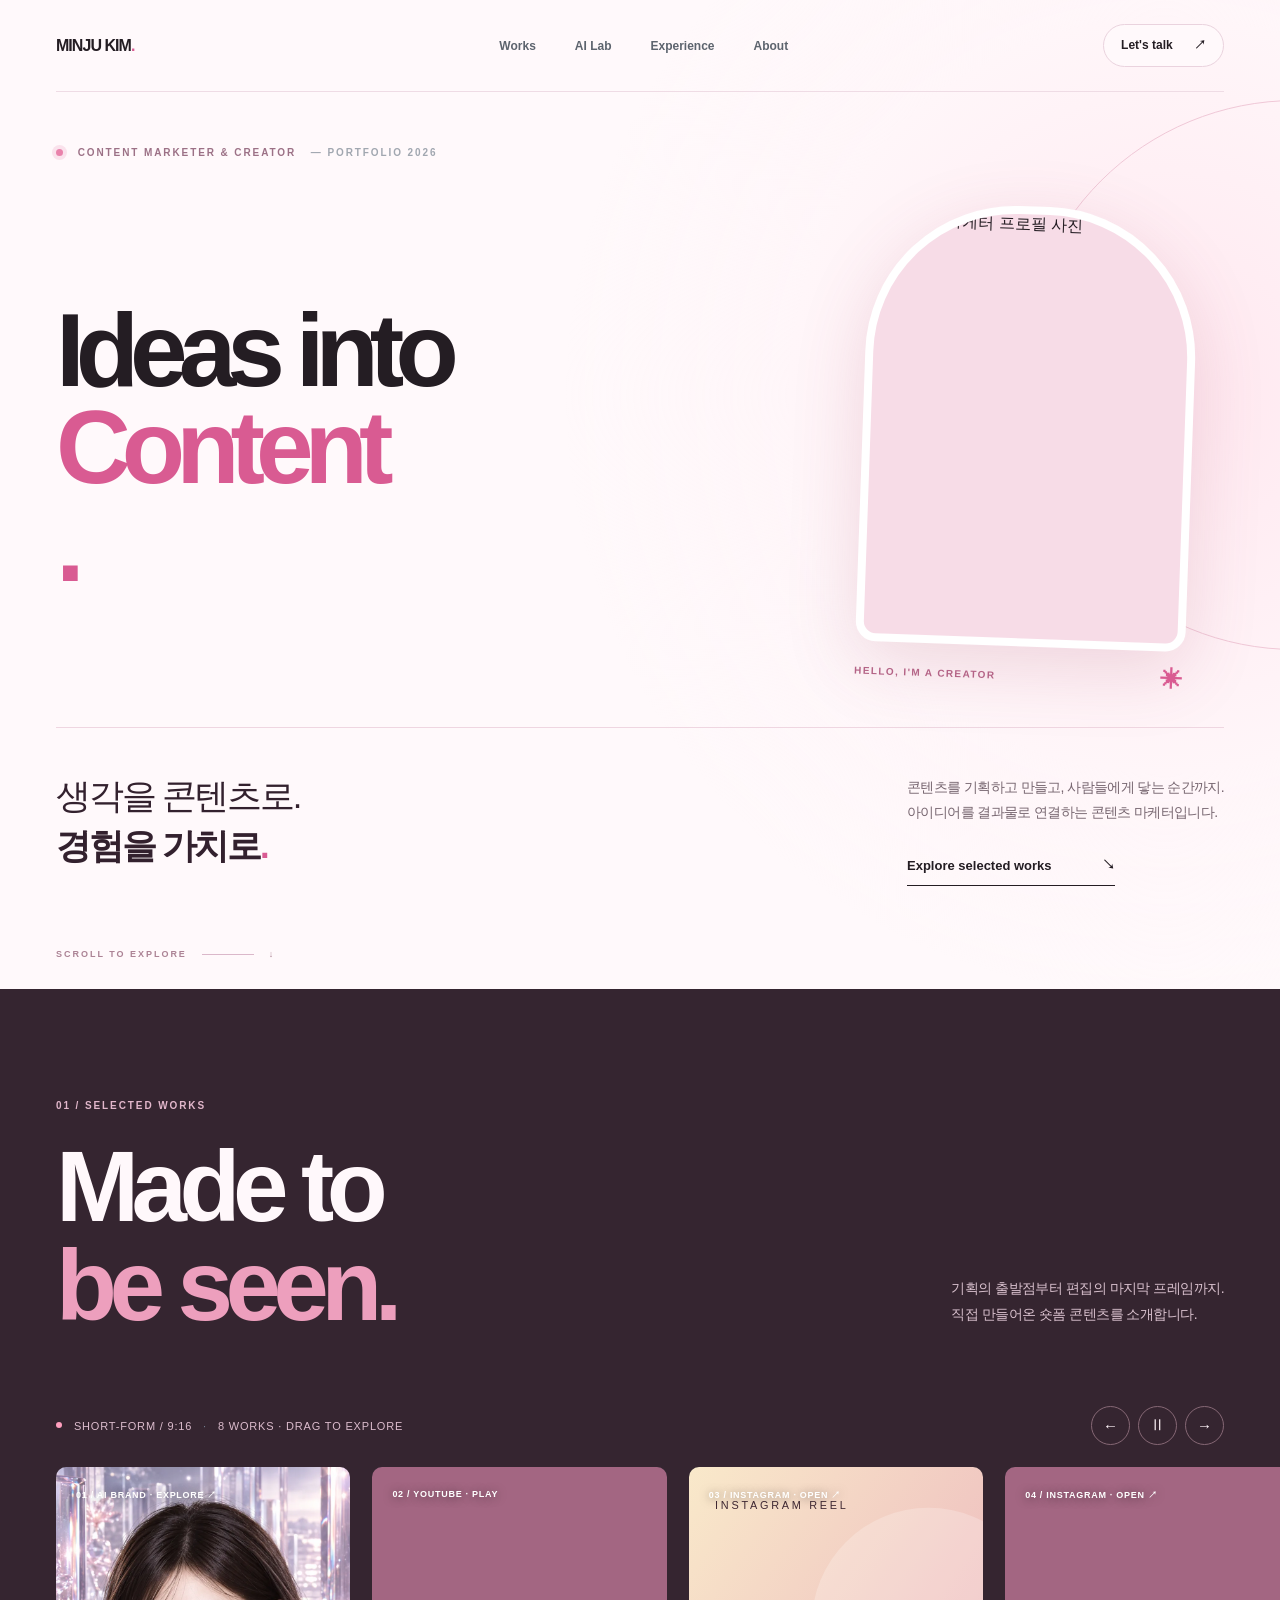
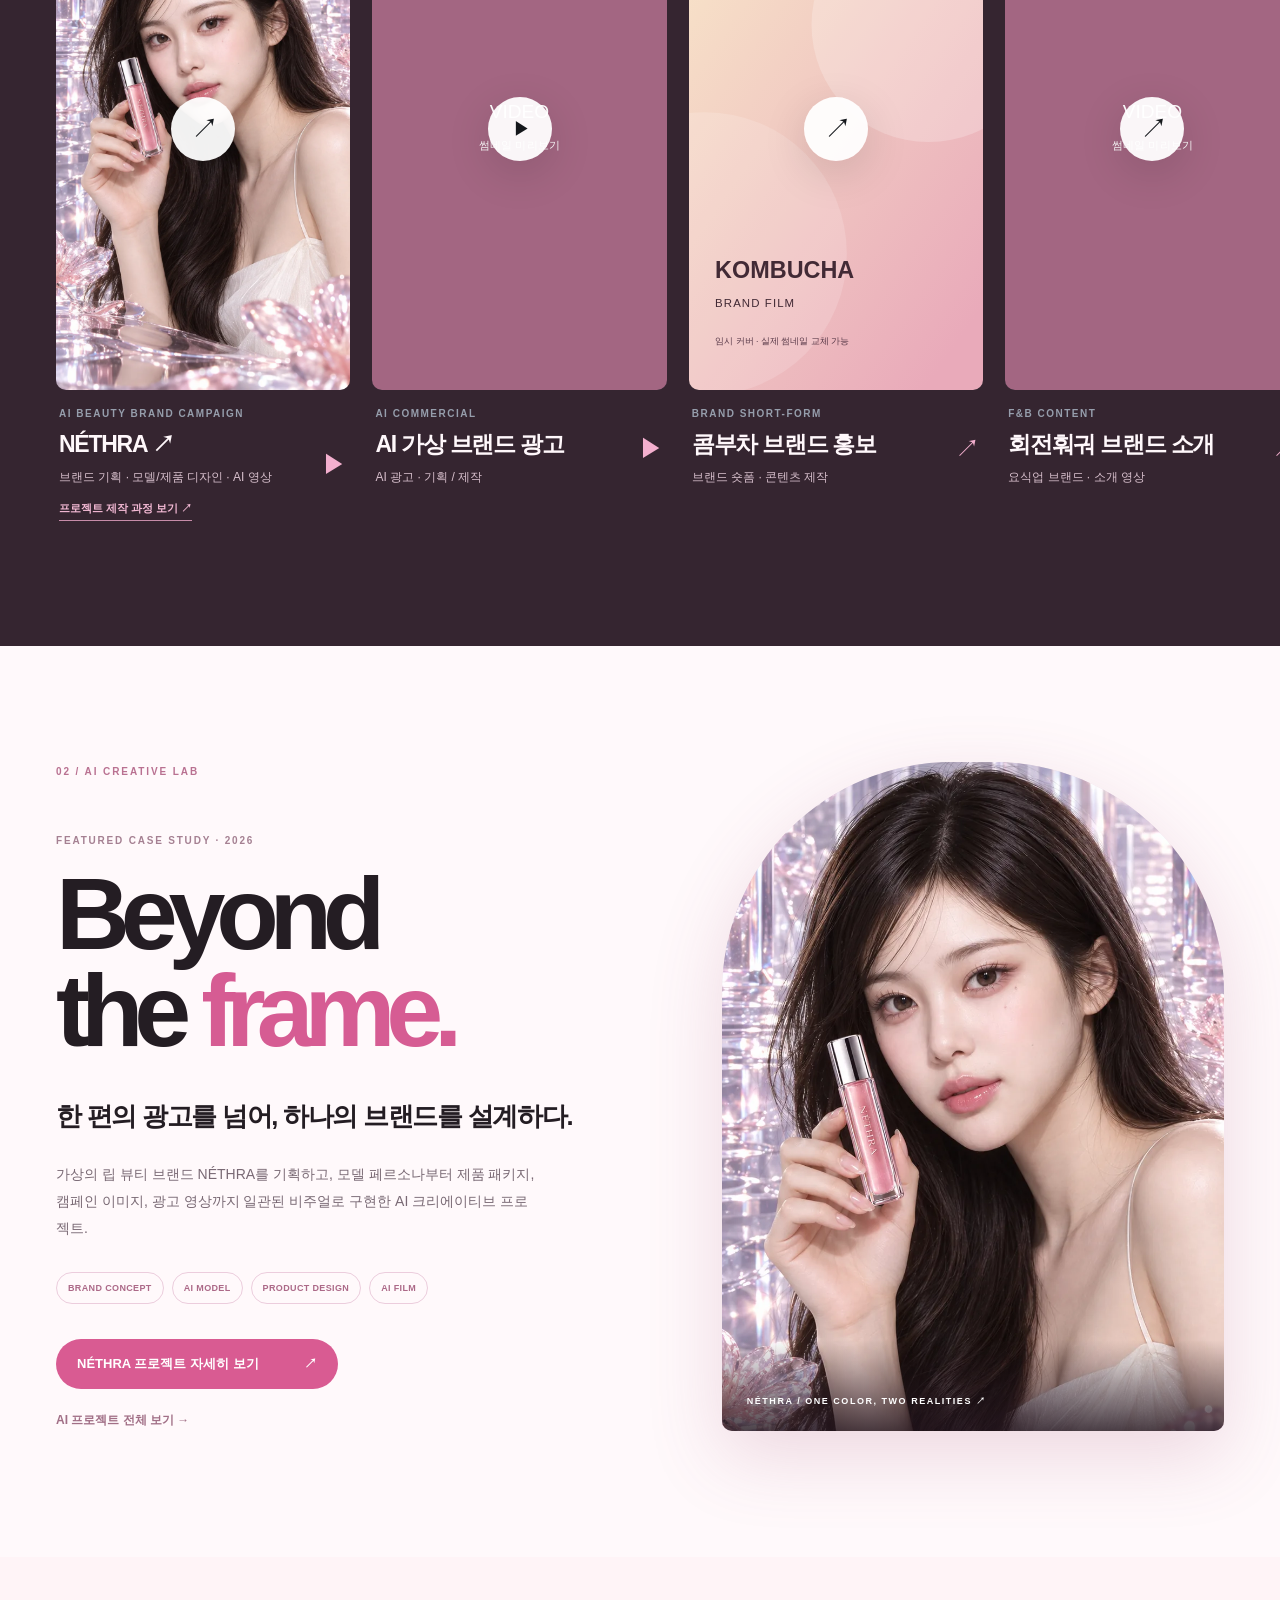
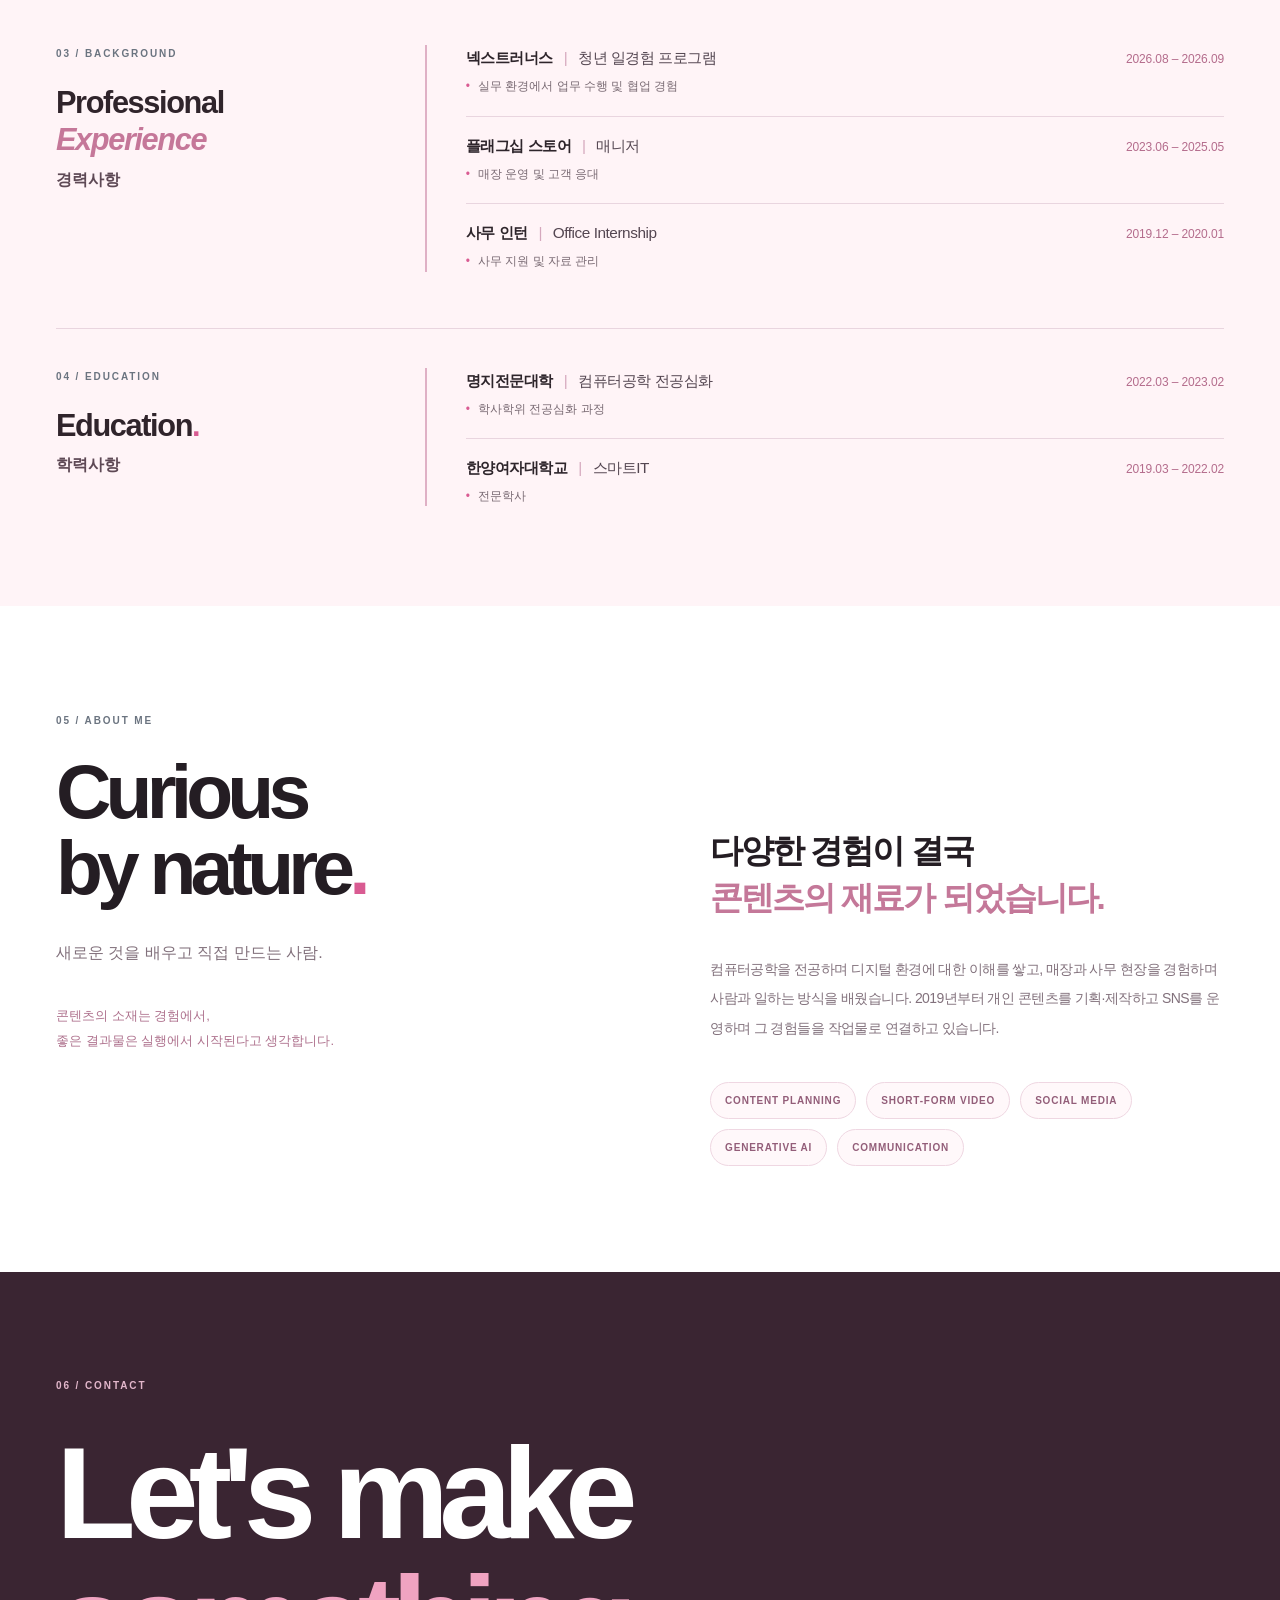
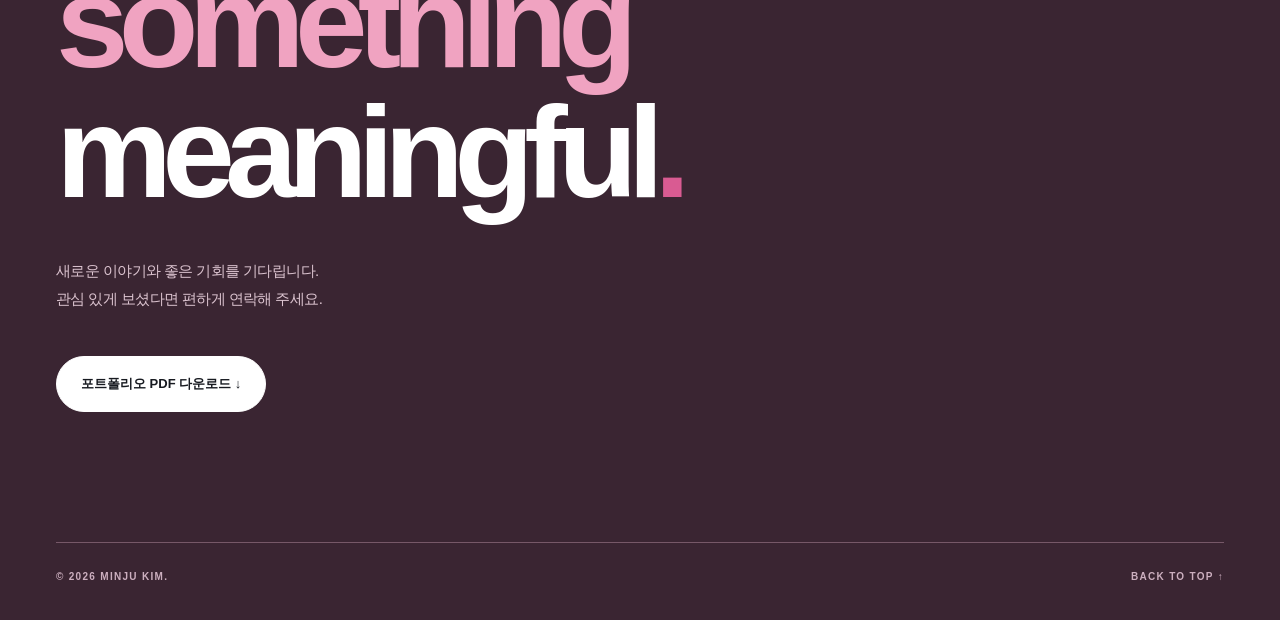
==== commit fe911713: "update" ====
--- a/index.html
+++ b/index.html
@@ -56,8 +56,8 @@
         <div class="gallery-viewport reveal" id="gallery-viewport" aria-label="숏폼 영상 슬라이딩 갤러리" tabindex="0">
           <div class="gallery-track" id="gallery-track">
             <article class="gallery-item" data-project="nethra">
-              <button class="video-trigger" type="button" aria-label="NÉTHRA AI 뷰티 광고를 페이지 안에서 재생" data-video="nethra"><img src="assets/nethra/hero.webp" alt="NÉTHRA 듀얼리티 글로스 AI 브랜드 광고의 가상 모델과 제품" loading="lazy" /><span class="play-button" aria-hidden="true">▶</span><span class="frame-counter">01 / YOUTUBE · PLAY</span></button>
-              <div class="work-info"><div><p class="micro">AI BEAUTY BRAND CAMPAIGN</p><h3>NÉTHRA</h3><p class="work-description">브랜드 기획 · 모델/제품 디자인 · AI 영상</p><a class="work-case-link" href="projects/nethra.html">프로젝트 제작 과정 보기 ↗</a></div><span class="work-arrow" aria-hidden="true">▶</span></div>
+              <a class="video-trigger video-external" href="projects/nethra.html" aria-label="NÉTHRA AI 뷰티 브랜드 프로젝트 상세 페이지로 이동"><img src="assets/nethra/hero.webp" alt="NÉTHRA 듀얼리티 글로스 AI 브랜드 광고의 가상 모델과 제품" loading="lazy" /><span class="play-button external-play" aria-hidden="true">↗</span><span class="frame-counter">01 / AI BRAND · EXPLORE ↗</span></a>
+              <div class="work-info"><div><p class="micro">AI BEAUTY BRAND CAMPAIGN</p><h3><a href="projects/nethra.html" class="nethra-title-link">NÉTHRA ↗</a></h3><p class="work-description">브랜드 기획 · 모델/제품 디자인 · AI 영상</p><a class="work-case-link" href="projects/nethra.html">프로젝트 제작 과정 보기 ↗</a></div><span class="work-arrow" aria-hidden="true">▶</span></div>
             </article>
             <article class="gallery-item" data-project="ai-ad">
               <button class="video-trigger" type="button" aria-label="AI 가상 브랜드 광고 랜딩페이지에서 재생" data-video="ai-ad"><img src="https://i.ytimg.com/vi/kRm6HHq3u9g/hqdefault.jpg" alt="AI 가상 브랜드 광고 영상 썸네일" loading="lazy" referrerpolicy="no-referrer" onerror="this.src='assets/video-fallback.svg'" /><span class="play-button" aria-hidden="true">▶</span><span class="frame-counter">02 / YOUTUBE · PLAY</span></button>
@@ -89,7 +89,7 @@
             </article>
           </div>
         </div>
-        <p class="gallery-note">YouTube 영상은 배포된 웹사이트에서 클릭 시 페이지 내 재생 · Instagram 영상은 새 탭에서 열립니다. (인스타 썸네일은 임시 이미지)</p>
+        
       </div>
     </section>
 
--- a/styles.css
+++ b/styles.css
@@ -151,3 +151,12 @@
 .cta-link{display:inline-flex;align-items:center;justify-content:center;font-size:13px;font-weight:760;border-radius:100px;padding:18px 24px;background:#fff;color:#171a20;border:1px solid #fff;transition:transform .2s ease,background .2s ease,color .2s ease}.cta-link:hover{transform:translateY(-2px);background:#ffdce9;border-color:#ffdce9}.cta-link-secondary{background:transparent;color:#fff;border-color:#606a79}.cta-link-secondary:hover{background:#fff;color:#171a20;border-color:#fff}
 
 .download-status{display:inline-block;font-size:11px;color:#e7c1d2;line-height:1.6;max-width:260px}
+
+/* v13 · AI Creative Lab, native within the existing rose editorial site */
+.work-case-link{display:inline-block;font-size:11px;color:#f4bad5;font-weight:700;margin-top:13px;border-bottom:1px solid #c78ca9;padding-bottom:4px}.work-case-link:hover{color:#fff}
+.ai-spotlight{background:#fff9fb;padding:116px 0 126px;overflow:hidden}.ai-spotlight-inner{display:grid;grid-template-columns:1fr minmax(0,43%);align-items:center;gap:clamp(35px,7vw,115px)}.ai-spotlight-copy .eyebrow{color:#b97191}.ai-spotlight-overline{font-size:10px;letter-spacing:.18em;color:#a58092;font-weight:750;margin:55px 0 20px}.ai-spotlight h2{font-size:clamp(67px,8vw,125px);line-height:.94;letter-spacing:-.09em;margin:0 0 39px}.ai-spotlight h2 em{font-style:normal;color:#d65c93}.ai-spotlight-korean{font-size:clamp(19px,2vw,26px);font-weight:760;letter-spacing:-.05em;line-height:1.45}.ai-spotlight-description{font-size:14px;color:#796974;line-height:1.95;max-width:480px}.ai-spotlight-tags{display:flex;gap:8px;flex-wrap:wrap;margin:30px 0 35px}.ai-spotlight-tags span{border:1px solid #eccddd;border-radius:100px;padding:10px 11px;color:#ac6988;font-size:9px;font-weight:760;letter-spacing:.04em}.ai-project-link{display:inline-flex;gap:45px;align-items:center;background:#d95b92;border-radius:99px;padding:16px 21px;color:#fff;font-size:13px;font-weight:750}.ai-project-link:hover{background:#b94379}.ai-index-link{display:block;margin-top:23px;color:#a16f86;font-size:12px;font-weight:700}.ai-spotlight-image{display:block;position:relative;border-radius:230px 230px 10px 10px;overflow:hidden;background:#e9d7e6;box-shadow:0 25px 75px #9d4d7130}.ai-spotlight-image img{width:100%;aspect-ratio:3/4;object-fit:cover;object-position:center 23%;transition:transform .6s}.ai-spotlight-image:hover img{transform:scale(1.035)}.ai-spotlight-image span{position:absolute;bottom:0;left:0;right:0;background:linear-gradient(transparent,#20131ccc);padding:55px 25px 23px;font-size:9px;letter-spacing:.17em;color:white;font-weight:750}
+@media(max-width:800px){.ai-spotlight{padding:75px 0}.ai-spotlight-inner{grid-template-columns:1fr}.ai-spotlight-overline{margin-top:30px}.ai-spotlight h2{font-size:clamp(66px,12vw,98px)}.ai-spotlight-image{max-width:520px}.ai-spotlight-image img{aspect-ratio:4/3;object-position:center 26%}.ai-spotlight-image{border-radius:140px 140px 10px 10px}}
+
+/* NÉTHRA 갤러리 제목도 상세 프로젝트로 연결 */
+.nethra-title-link { color: inherit; text-decoration: none; }
+.nethra-title-link:hover, .nethra-title-link:focus-visible { text-decoration: underline; text-underline-offset: .2em; }
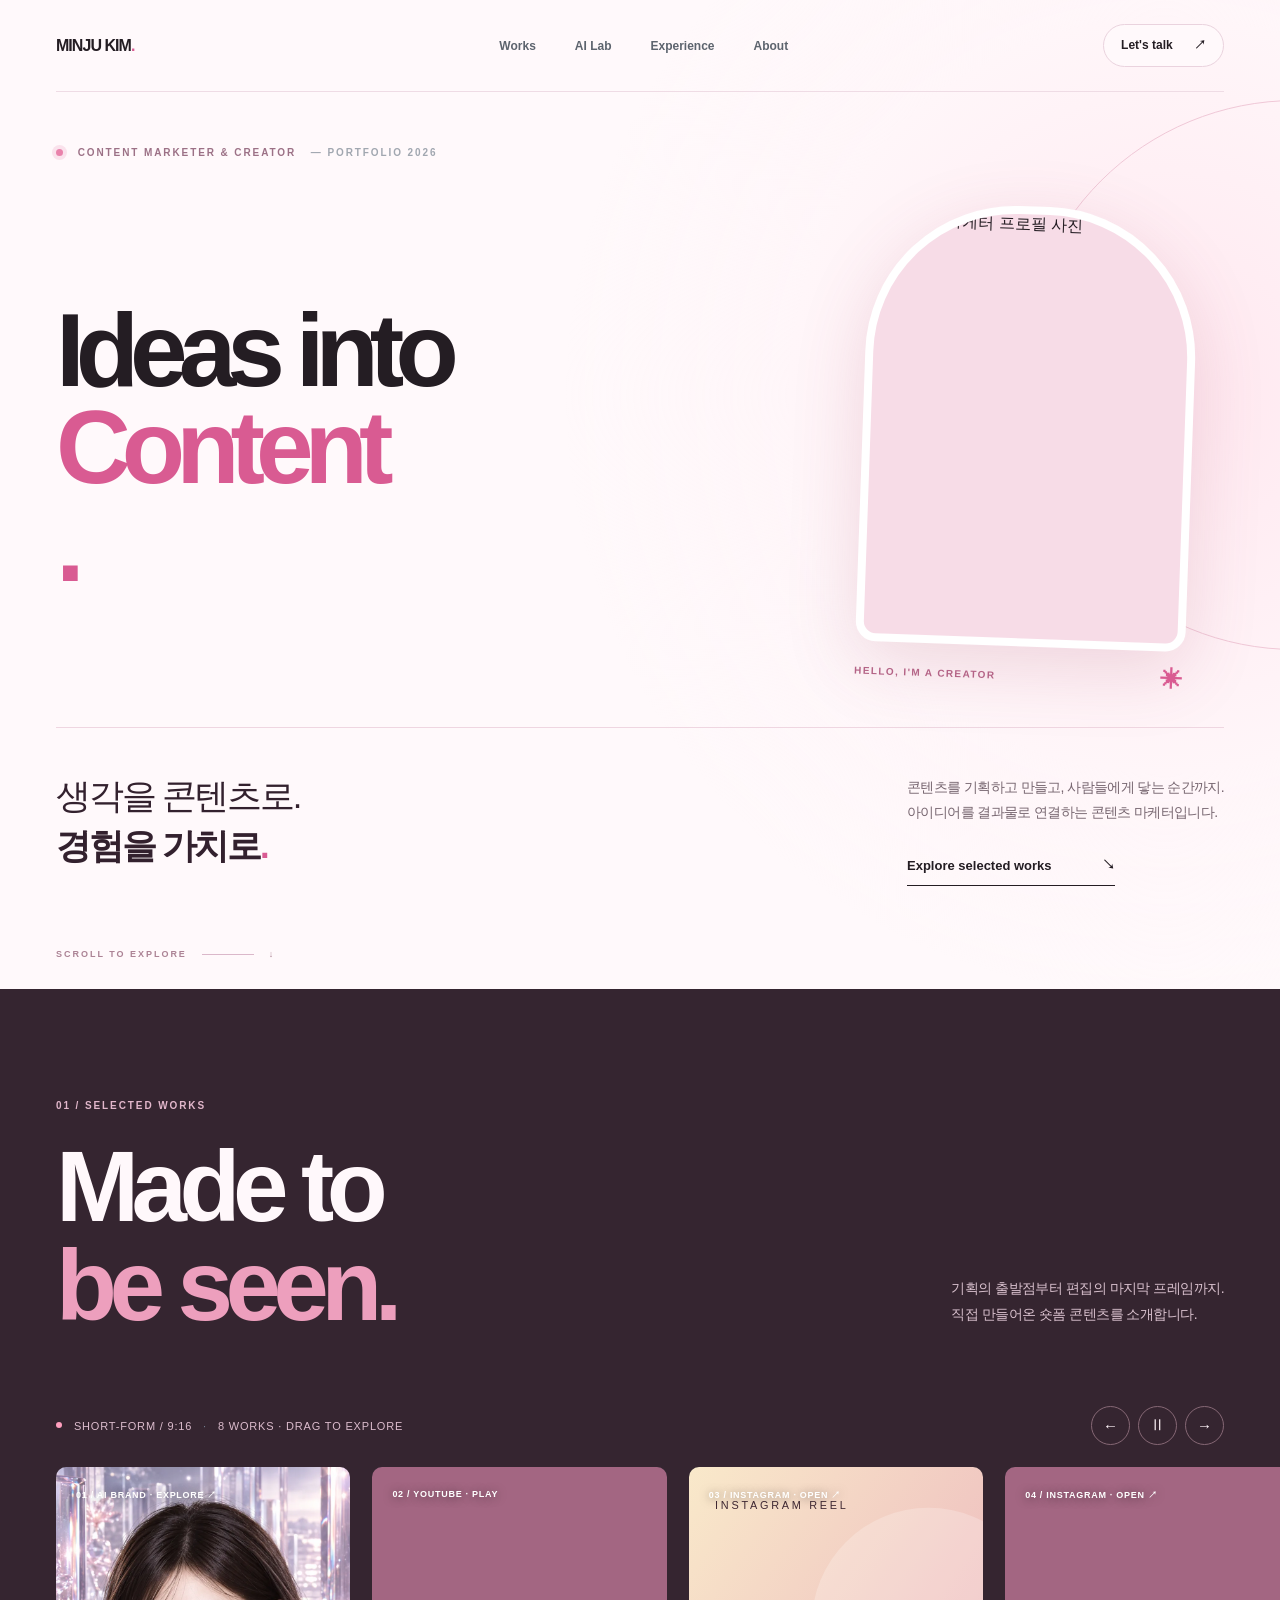
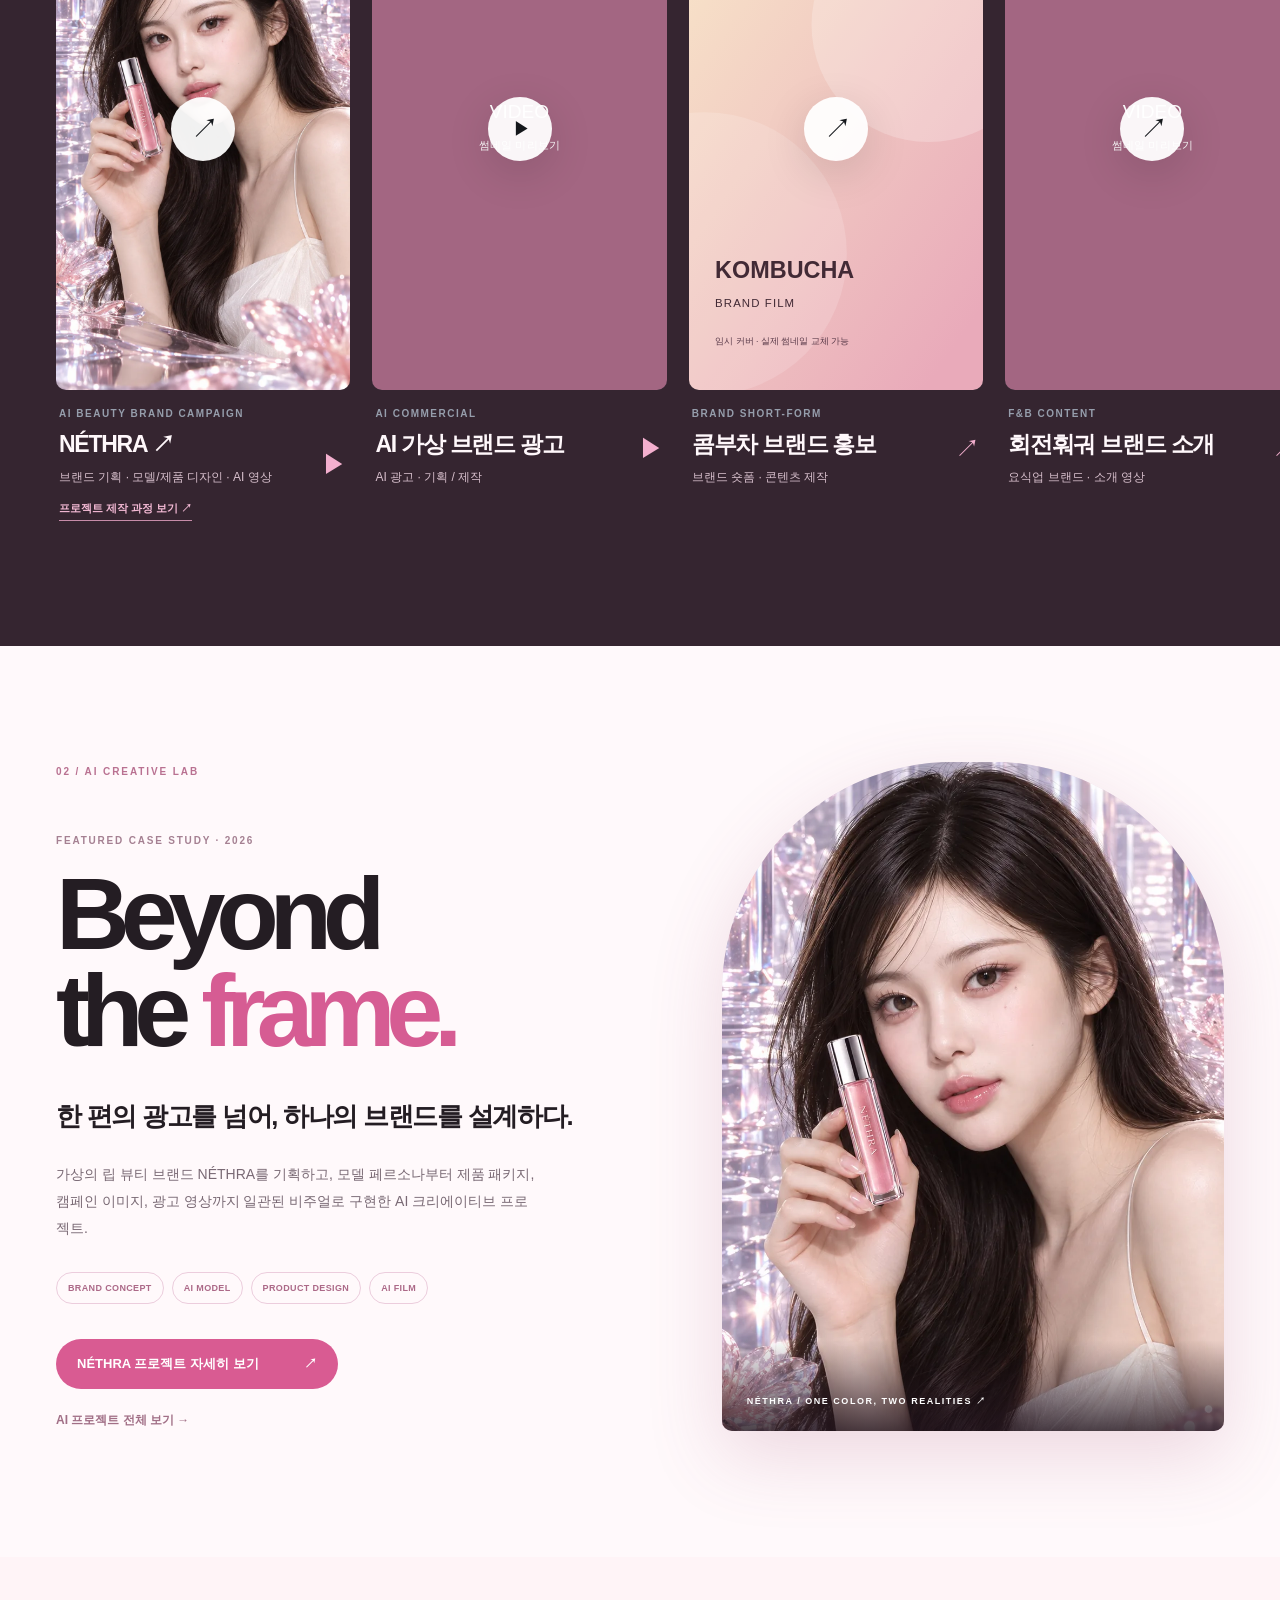
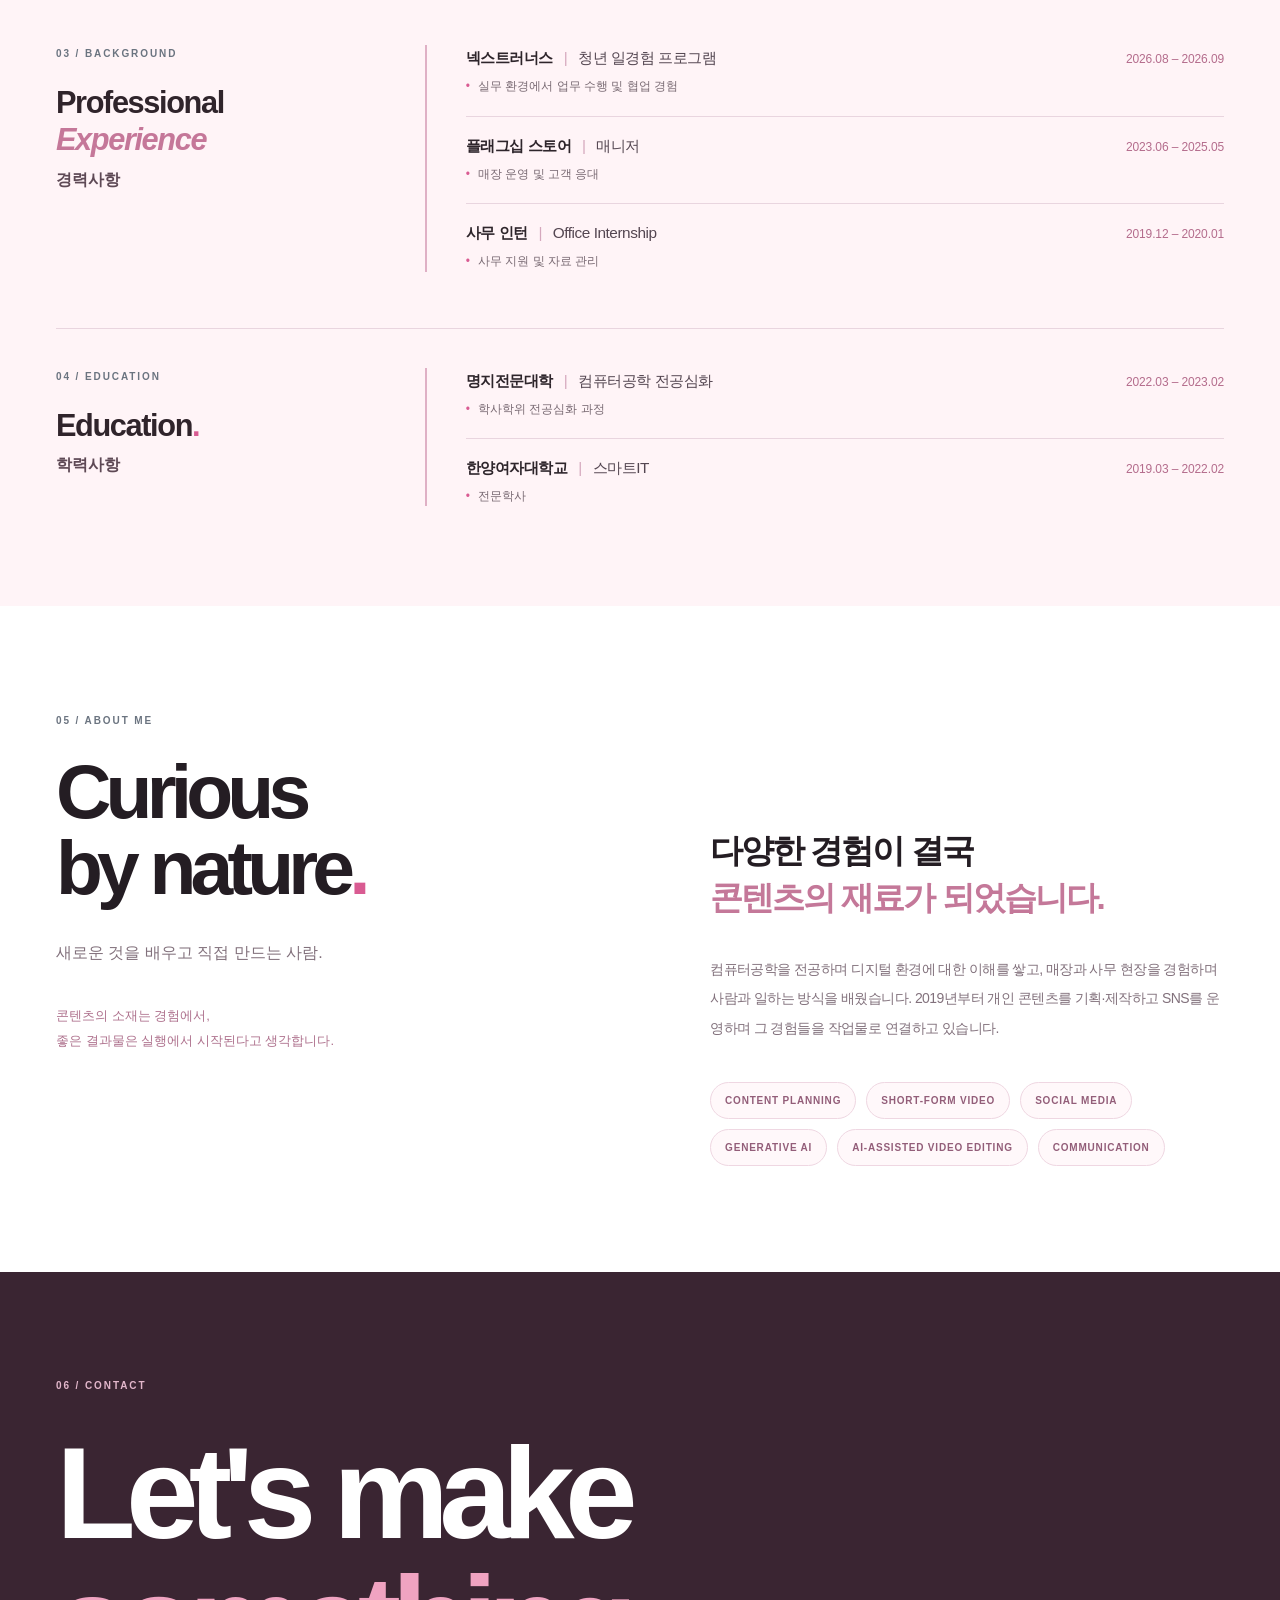
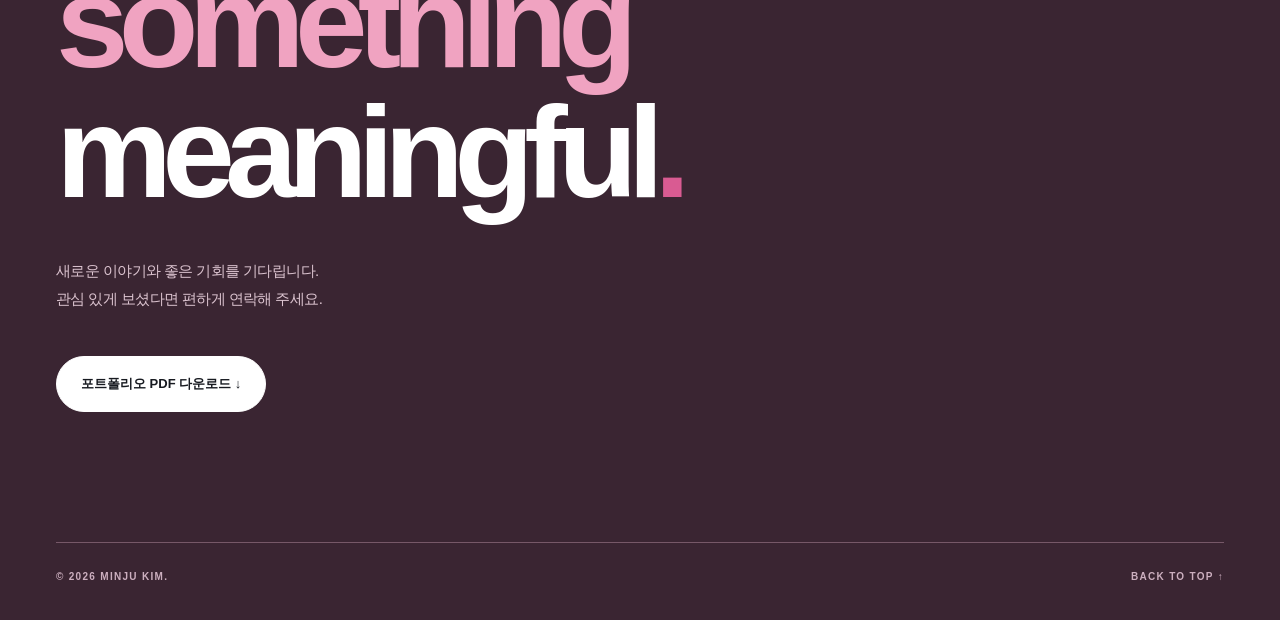
==== commit 74682e6f: "update" ====
--- a/index.html
+++ b/index.html
@@ -139,7 +139,7 @@
 
     <section class="about section" id="about" aria-labelledby="about-title"><div class="wrap about-layout">
       <div class="about-identity reveal"><p class="eyebrow">05 / ABOUT ME</p><h2 id="about-title">Curious<br />by nature<span class="period">.</span></h2><p class="about-subtitle">새로운 것을 배우고 직접 만드는 사람.</p><p class="about-mini">콘텐츠의 소재는 경험에서,<br />좋은 결과물은 실행에서 시작된다고 생각합니다.</p></div>
-      <div class="about-right reveal"><p class="about-lead">다양한 경험이 결국<br /><span>콘텐츠의 재료가 되었습니다.</span></p><p class="about-text">컴퓨터공학을 전공하며 디지털 환경에 대한 이해를 쌓고, 매장과 사무 현장을 경험하며 사람과 일하는 방식을 배웠습니다. 2019년부터 개인 콘텐츠를 기획·제작하고 SNS를 운영하며 그 경험들을 작업물로 연결하고 있습니다.</p><div class="skills"><span>CONTENT PLANNING</span><span>SHORT-FORM VIDEO</span><span>SOCIAL MEDIA</span><span>GENERATIVE AI</span><span>COMMUNICATION</span></div></div>
+      <div class="about-right reveal"><p class="about-lead">다양한 경험이 결국<br /><span>콘텐츠의 재료가 되었습니다.</span></p><p class="about-text">컴퓨터공학을 전공하며 디지털 환경에 대한 이해를 쌓고, 매장과 사무 현장을 경험하며 사람과 일하는 방식을 배웠습니다. 2019년부터 개인 콘텐츠를 기획·제작하고 SNS를 운영하며 그 경험들을 작업물로 연결하고 있습니다.</p><div class="skills"><span>CONTENT PLANNING</span><span>SHORT-FORM VIDEO</span><span>SOCIAL MEDIA</span><span>GENERATIVE AI</span><span>AI-ASSISTED VIDEO EDITING</span><span>COMMUNICATION</span></div></div>
     </div></section>
 
     <section class="contact section" id="contact" aria-labelledby="contact-title"><div class="wrap contact-inner reveal"><p class="eyebrow eyebrow-light">06 / CONTACT</p><h2 id="contact-title">Let's make<br /><em>something</em><br />meaningful<span class="period">.</span></h2><p class="contact-sub">새로운 이야기와 좋은 기회를 기다립니다.<br />관심 있게 보셨다면 편하게 연락해 주세요.</p><div class="contact-actions"><a class="cta-link" id="portfolio-download" href="https://raw.githubusercontent.com/minju-kim-1901717/portfolio/main/Kim%20Minju.pdf" download="MINJU KIM Portfolio.pdf">포트폴리오 PDF 다운로드 ↓</a><span class="download-status" id="download-status" role="status" aria-live="polite"></span></div><div class="footer-line"><span>© 2026 MINJU KIM.</span><a href="#top">BACK TO TOP ↑</a></div></div></section>
